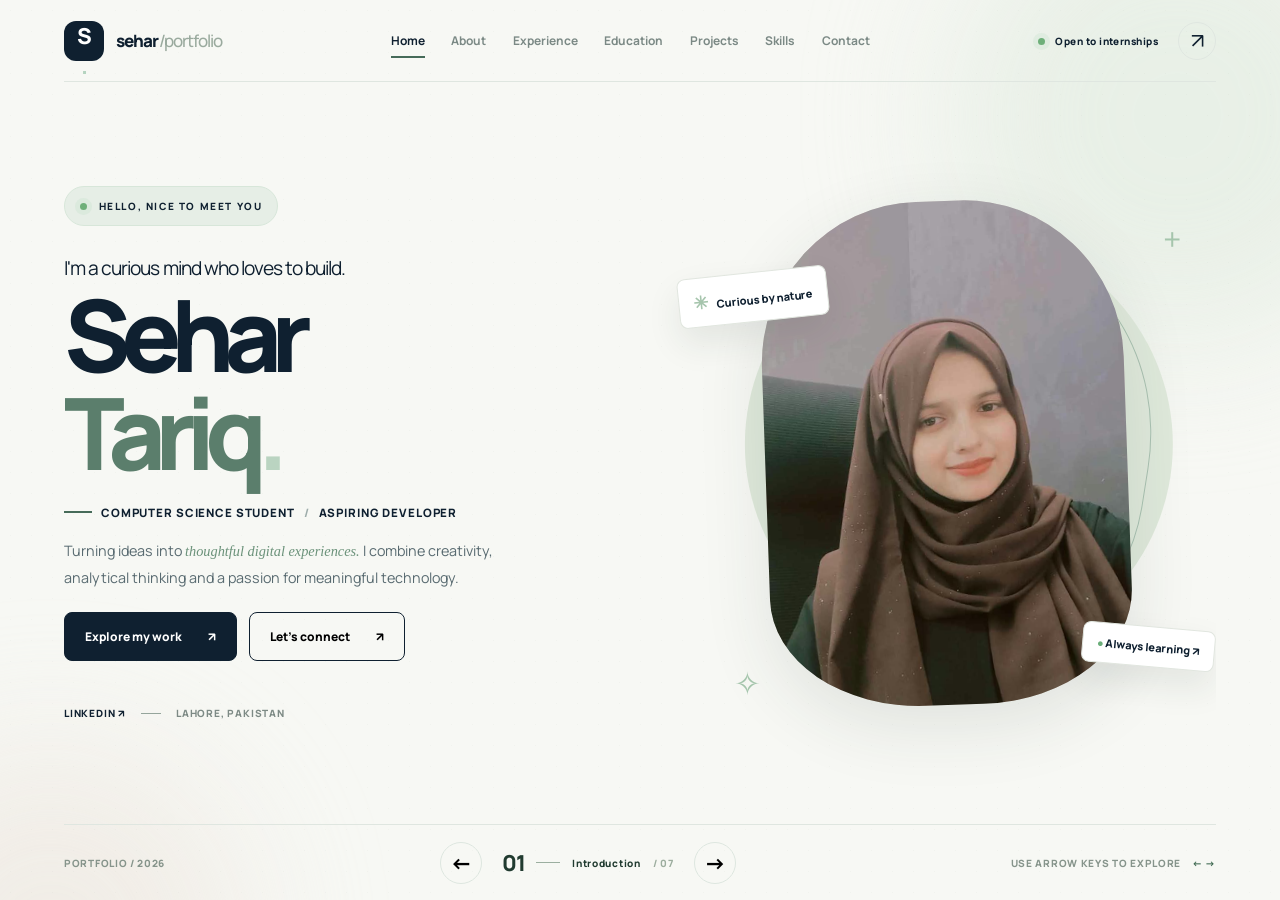
==== index.html @ 3dfa9601 "Add Website 2 - No Scroll CV" ====
<!doctype html>
<html lang="en"><head><meta charset="UTF-8"><meta name="viewport" content="width=device-width,initial-scale=1,viewport-fit=cover"><meta name="theme-color" content="#f5f6f1"><meta name="description" content="Sehar Tariq — interactive no-scroll CV portfolio, featuring experience, education and three academic projects."><title>Sehar Tariq · Interactive CV</title><link rel="preconnect" href="https://fonts.googleapis.com"><link rel="preconnect" href="https://fonts.gstatic.com" crossorigin><link href="https://fonts.googleapis.com/css2?family=DM+Sans:wght@400;500;600;700&family=Manrope:wght@400;500;600;700;800&display=swap" rel="stylesheet"><link rel="stylesheet" href="styles.css"><script defer src="script.js"></script></head>
<body>
<div class="background-art" aria-hidden="true"><div class="halo halo-a"></div><div class="halo halo-b"></div><div class="grid-texture"></div></div>
<div class="app" id="app">
 <header class="topbar"><a class="brand" href="#home" data-go="home" aria-label="Home"><span class="brand-icon">S<span>.</span></span><span>sehar<span class="soft">/portfolio</span></span></a><nav class="topnav" aria-label="Portfolio navigation"><button data-go="home">Home</button><button data-go="about">About</button><button data-go="experience">Experience</button><button data-go="education">Education</button><button data-go="projects">Projects</button><button data-go="skills">Skills</button><button data-go="contact">Contact</button></nav><div class="header-right"><span class="open-tag"><span class="live-dot"></span> Open to internships</span><a href="mailto:tariqtabbasum47@gmail.com" class="mail-icon" aria-label="Email Sehar">↗</a></div></header>
 <main class="stage" id="stage" aria-live="polite">
  <section class="slide home-slide is-active" id="home" data-label="Introduction" aria-labelledby="home-title"><div class="home-copy"><div class="eyebrow"><span class="live-dot"></span> HELLO, NICE TO MEET YOU</div><p class="greeting">I'm a curious mind who loves to build.</p><h1 id="home-title">Sehar<br><span>Tariq<i>.</i></span></h1><p class="role"><span class="role-bar"></span> COMPUTER SCIENCE STUDENT <span class="slash">/</span> ASPIRING DEVELOPER</p><p class="description">Turning ideas into <em>thoughtful digital experiences.</em> I combine creativity, analytical thinking and a passion for meaningful technology.</p><div class="actions"><button class="primary-btn" data-go="projects">Explore my work <span>↗</span></button><button class="secondary-btn" data-go="contact">Let's connect <span>↗</span></button></div><div class="social-note"><a href="https://www.linkedin.com/in/sehar-tariq-a6a787418/" target="_blank" rel="noopener noreferrer">LINKEDIN ↗</a><span class="shortline"></span><span>LAHORE, PAKISTAN</span></div></div><div class="portrait-area"><div class="portrait-ring"></div><div class="portrait-shadow"></div><div class="portrait"><img src="assets/sehar-portrait.png" alt="Sehar Tariq portrait"></div><div class="sticker sticker-one"><span>✳</span> Curious by nature</div><div class="sticker sticker-two"><span>●</span> Always learning ↗</div><div class="spark spark-one">+</div><div class="spark spark-two">✧</div></div></section>
  <section class="slide standard-slide" id="about" data-label="About me"><div class="section-intro"><span class="kicker">01 / THE PERSON BEHIND THE CODE</span><h2>A little about <em>me.</em></h2><p>Curious about what technology can make possible.</p></div><div class="about-grid"><div class="statement-card"><span class="asterisk">✳</span><p>Creative mind.<br><span>Analytical thinking.</span><br>Always evolving.</p><div class="small-print">LEARN · BUILD · IMPROVE</div></div><div class="about-detail"><div class="text-stack"><p>I'm a motivated <strong>BS Computer Science student</strong> at <strong>Qarshi University, Lahore</strong>, interested in software development, intuitive interfaces and real-world problem solving.</p><p>Alongside academic projects, I've gained experience in research, lead generation, remote administration and customer support — skills that shape how I communicate, collaborate and work.</p></div><div class="stats"><div><strong>03<span>+</span></strong><small>WORK ROLES</small></div><div><strong>03</strong><small>PROJECTS</small></div><div><strong>∞</strong><small>CURIOSITY</small></div></div></div></div></section>
  <section class="slide standard-slide" id="experience" data-label="Experience"><div class="section-intro"><span class="kicker">02 / PROFESSIONAL JOURNEY</span><h2>Experience that <em>shaped me.</em></h2><p>Three roles. One constant: always learning and delivering.</p></div><div class="experience-grid"><article class="experience-card"><div class="exp-top"><span class="exp-number">01</span><span class="exp-time">3 MONTHS</span></div><div class="exp-icon">↗</div><small>INTERNSHIP</small><h3>Lead Generation &amp; Research Intern</h3><div class="company">Elite Technology</div><p>Conducted online research, identified business prospects, organized lead data and supported outreach initiatives.</p><div class="pills"><span>Research</span><span>Lead generation</span></div></article><article class="experience-card"><div class="exp-top"><span class="exp-number">02</span><span class="exp-time">6 MONTHS</span></div><div class="exp-icon">⌁</div><small>REMOTE POSITION</small><h3>Remote Administrative Support</h3><div class="company">Shan and Aan · Dubai-based real estate company</div><p>Assisted with administrative responsibilities, maintained records and worked effectively in a remote team environment.</p><div class="pills"><span>Administration</span><span>Remote work</span></div></article><article class="experience-card"><div class="exp-top"><span class="exp-number">03</span><span class="exp-time">4 MONTHS</span></div><div class="exp-icon">✳</div><small>CUSTOMER SUPPORT</small><h3>Chat Support Experience</h3><div class="company">Auraluxe</div><p>Handled customer inquiries through chat with patience, clear communication and practical problem-solving.</p><div class="pills"><span>Communication</span><span>Problem solving</span></div></article></div></section>
  <section class="slide standard-slide" id="education" data-label="Education"><div class="section-intro"><span class="kicker">03 / ACADEMIC FOUNDATION</span><h2>Learning by <em>doing.</em></h2><p>Building a strong foundation, one chapter and one project at a time.</p></div><div class="edu-layout"><div class="edu-feature"><div class="edu-visual-mark">{ code }</div><span class="edu-status"><span class="live-dot"></span> CURRENT STUDIES</span><h3>BS Computer Science</h3><p>Qarshi University, Lahore</p><div class="edu-feature-bottom">FOCUS: SOFTWARE · RESEARCH · DEVELOPMENT</div></div><div class="edu-side"><article class="edu-mini"><span>02 / INTERMEDIATE</span><div><h3>FSc</h3><p>Aspire Group of Colleges</p></div><span class="arrow">↗</span></article><article class="edu-mini"><span>03 / SECONDARY</span><div><h3>Matriculation (Science)</h3><p>Government School</p></div><span class="arrow">↗</span></article><div class="edu-quote">“The best way to learn is to <em>create something.</em>” <span>✳</span></div></div></div></section>
  <section class="slide standard-slide" id="projects" data-label="Projects"><div class="section-intro projects-heading"><div><span class="kicker">04 / SELECTED WORK</span><h2>Things I've <em>built.</em></h2><p>Academic projects driven by curiosity and practical thinking.</p></div><div class="project-switch" role="group" aria-label="Select project"><button class="project-dot active" data-project="0" aria-label="Library Management System" aria-pressed="true">01</button><button class="project-dot" data-project="1" aria-label="University Complaint Management System" aria-pressed="false">02</button><button class="project-dot" data-project="2" aria-label="Movie Recommendation System" aria-pressed="false">03</button></div></div><div class="project-shell"><div class="project-preview" id="project-preview"><div class="mock-app" id="project-mock"></div></div><div class="project-copy"><span class="project-label" id="project-label">01 / ACADEMIC PROJECT</span><h3 id="project-title">Library<br>Management System</h3><p id="project-summary">A desktop application exploring book management and library workflows.</p><div class="pills" id="project-tags"><span>Java</span><span>Desktop application</span></div><div class="project-controls"><button class="circle-btn" id="project-prev" aria-label="Previous project">←</button><span id="project-counter">01 / 03</span><button class="circle-btn" id="project-next" aria-label="Next project">→</button></div><small class="disclaimer">Visual concept previews · not actual application screenshots.</small></div></div></section>
  <section class="slide standard-slide" id="skills" data-label="Skills"><div class="section-intro"><span class="kicker">05 / MY TOOLKIT</span><h2>Skills that help me <em>create.</em></h2><p>A growing set of tools, strengths and communication skills.</p></div><div class="skills-layout"><article class="skill-panel"><span class="skill-index">01</span><div class="skill-symbol">&lt;/&gt;</div><h3>Technical toolkit</h3><div class="pill-group"><span>C++ Programming</span><span>Java Programming</span><span>Python Fundamentals</span><span>Web Development Basics</span><span>Microsoft Office</span></div></article><article class="skill-panel"><span class="skill-index">02</span><div class="skill-symbol">✳</div><h3>Core strengths</h3><div class="pill-group"><span>Problem Solving</span><span>Research</span><span>Lead Generation</span><span>Communication</span><span>Creative Thinking</span><span>Organization</span></div></article><article class="skill-panel"><span class="skill-index">03</span><div class="skill-symbol">あ</div><h3>Languages</h3><div class="language"><span>English</span><small>Working proficiency</small></div><div class="language"><span>Urdu</span><small>Native</small></div></article></div></section>
  <section class="slide contact-slide" id="contact" data-label="Contact"><div class="contact-content"><div class="eyebrow"><span class="live-dot"></span> OPEN TO INTERNSHIPS &amp; COLLABORATION</div><span class="kicker">06 / LET'S CONNECT</span><h2>Have something<br><em>in mind?</em></h2><p>I'm interested in learning opportunities, internships and meaningful software projects. I'd love to hear from you.</p><a class="email-link" href="mailto:tariqtabbasum47@gmail.com">tariqtabbasum47@gmail.com <span>↗</span></a><div class="contact-actions"><a href="https://www.linkedin.com/in/sehar-tariq-a6a787418/" target="_blank" rel="noopener noreferrer">LINKEDIN ↗</a><a href="mailto:tariqtabbasum47@gmail.com">SEND AN EMAIL ↗</a></div></div><div class="contact-watermark" aria-hidden="true">S.</div></section>
 </main>
 <footer class="bottombar"><span class="folio">PORTFOLIO / 2026</span><div class="pager"><button id="prev-slide" aria-label="Previous section">←</button><div class="page-label"><span id="page-current">01</span><span class="dash"></span><span id="page-name">Introduction</span><span class="page-total">/ 07</span></div><button id="next-slide" aria-label="Next section">→</button></div><span class="footer-hint">USE ARROW KEYS TO EXPLORE <span>← →</span></span></footer>
 <nav class="mobile-dock" aria-label="Mobile navigation"><button data-go="home">Home</button><button data-go="experience">Work</button><button data-go="projects">Projects</button><button data-go="skills">Skills</button><button data-go="contact">Contact</button></nav>
</div></body></html>
---- styles.css ----
:root{--ink:#0f2030;--muted:#677480;--sage:#c7ddcc;--accent:#466b59;--cream:#f7f8f4;--line:#dfe6e0;--sans:Manrope,'DM Sans',sans-serif}*{box-sizing:border-box}html,body{height:100%;height:100dvh;margin:0;overflow:hidden}body{font-family:var(--sans);color:var(--ink);background:var(--cream);-webkit-font-smoothing:antialiased}button,a{-webkit-tap-highlight-color:transparent}button{font:inherit;cursor:pointer}a{color:inherit;text-decoration:none}button:focus-visible,a:focus-visible{outline:3px solid #8da997;outline-offset:4px} .background-art{position:fixed;inset:0;z-index:-1;overflow:hidden;pointer-events:none}.halo{position:absolute;border-radius:50%;filter:blur(70px);opacity:.55}.halo-a{width:36vw;height:36vw;background:#dde9dc;right:-10vw;top:-9vw}.halo-b{width:30vw;height:30vw;background:#ece4dc;left:-11vw;bottom:-18vw}.grid-texture{position:absolute;inset:0;background-image:radial-gradient(#8fa29420 .7px,transparent .7px);background-size:21px 21px;opacity:.45}.app{height:100dvh;display:grid;grid-template-rows:82px minmax(0,1fr) 76px;max-width:1700px;margin:auto;padding:0 clamp(22px,5vw,88px)}.topbar,.bottombar{display:flex;align-items:center;justify-content:space-between;position:relative;z-index:8}.topbar{border-bottom:1px solid var(--line);gap:20px}.brand{display:flex;align-items:center;gap:12px;font-weight:800;font-size:17px;letter-spacing:-.9px;white-space:nowrap}.brand-icon{display:grid;place-items:center;width:40px;height:40px;border-radius:12px;background:var(--ink);color:white;font-size:22px}.brand-icon span{color:#b5d4c0}.soft{color:#9aaa9e;font-weight:500}.topnav{display:flex;align-items:center;gap:clamp(6px,1.6vw,26px)}.topnav button{border:0;background:none;color:#7b8985;font-size:12px;font-weight:700;padding:11px 3px;position:relative}.topnav button:after{content:'';position:absolute;height:2px;bottom:2px;left:3px;right:3px;background:var(--accent);transform:scaleX(0);transition:transform .3s}.topnav button.active{color:var(--ink)}.topnav button.active:after{transform:scaleX(1)}.header-right{display:flex;align-items:center;gap:20px}.open-tag{font-size:10px;font-weight:800;letter-spacing:.045em;white-space:nowrap}.live-dot{display:inline-block;width:7px;height:7px;border-radius:50%;background:#6eaf79;box-shadow:0 0 0 5px #79c08a18;margin-right:8px;animation:pulse 2.3s infinite}.mail-icon{width:38px;height:38px;display:grid;place-items:center;border:1px solid var(--line);border-radius:50%;font-size:21px}.stage{position:relative;min-height:0;overflow:hidden}.slide{position:absolute;inset:0;opacity:0;visibility:hidden;transform:translateY(14px) scale(.99);transition:opacity .45s ease,transform .55s cubic-bezier(.2,.8,.3,1),visibility .45s;display:flex;min-height:0;pointer-events:none}.slide.is-active{visibility:visible;opacity:1;transform:none;pointer-events:auto}.home-slide{align-items:center;justify-content:space-between;gap:4%;padding:15px 3% 15px 0}.home-copy{width:55%;min-width:0;position:relative;z-index:2}.eyebrow,.kicker{font-weight:800;font-size:10px;letter-spacing:.16em}.eyebrow{display:inline-block;background:#e6eee6;border:1px solid #d7e6d9;border-radius:100px;padding:12px 15px}.greeting{font-size:clamp(15px,1.5vw,23px);margin:clamp(17px,2.3vw,32px) 0 0;letter-spacing:-.05em}.home-slide h1{font-size:clamp(64px,7.8vw,132px);line-height:.98;letter-spacing:-.105em;margin:5px 0 23px;font-weight:800}.home-slide h1>span{color:#5b7e6c}.home-slide h1 i{font-style:normal;color:#bad4c1}.role{font-size:clamp(9px,.9vw,12px);font-weight:800;letter-spacing:.075em;display:flex;align-items:center;gap:9px}.role-bar{height:2px;width:28px;background:var(--accent)}.slash{color:#9dacaa}.description{color:#586a70;font-size:clamp(12px,1.12vw,17px);line-height:1.8;max-width:490px;margin:18px 0 22px}.description em,.section-intro h2 em,.contact-content h2 em{font-family:Georgia,serif;color:#6b927a;font-weight:400}.actions{display:flex;gap:12px;flex-wrap:wrap}.primary-btn,.secondary-btn{border:1px solid var(--ink);padding:15px 20px;border-radius:8px;font-size:12px;font-weight:800;display:flex;align-items:center;justify-content:space-between;gap:26px;transition:transform .2s,background .2s}.primary-btn{background:var(--ink);color:white}.secondary-btn{background:transparent}.primary-btn:hover,.secondary-btn:hover{transform:translateY(-3px)}.social-note{display:flex;align-items:center;gap:15px;font-size:10px;font-weight:800;letter-spacing:.08em;margin-top:clamp(19px,3.5vw,53px);color:#7d8a85}.social-note a{color:var(--ink)}.shortline{width:20px;height:1px;background:#95a59c}.portrait-area{width:43%;height:min(77%,640px);position:relative;display:flex;align-items:center;justify-content:center}.portrait-ring{position:absolute;width:91%;aspect-ratio:1;border-radius:50%;background:#dfe9db;transform:translate(3%,-2%)}.portrait-shadow{position:absolute;width:78%;height:76%;border:1px solid #a9c1b1;border-radius:48% 48% 43% 43%;transform:rotate(9deg) translate(5%,-2%)}.portrait{height:92%;width:77%;overflow:hidden;border-radius:44% 44% 42% 42% / 32% 32% 22% 22%;position:relative;box-shadow:0 21px 70px #25392d1c;background:#dcd9d2;transform:rotate(-2deg)}.portrait img{width:100%;height:100%;object-fit:cover;object-position:center 27%;transform:scale(1.12)}.sticker{position:absolute;z-index:2;background:white;border:1px solid #e1e6df;padding:12px 14px;border-radius:8px;box-shadow:0 16px 35px #23382918;font-size:11px;font-weight:800;white-space:nowrap}.sticker-one{top:17%;left:-7%;transform:rotate(-6deg)}.sticker-one span{color:#a6c5ad;font-size:18px;margin-right:6px}.sticker-two{bottom:11%;right:-7%;transform:rotate(5deg)}.sticker-two span{color:#6bae7a}.spark{position:absolute;font-size:32px;color:#a5c5ac}.spark-one{right:0;top:7%}.spark-two{bottom:4%;left:5%}.standard-slide{flex-direction:column;justify-content:center;padding:clamp(15px,2.2vw,34px) 0;gap:clamp(19px,3vh,38px)}.section-intro .kicker{color:#4b765b}.section-intro h2{font-size:clamp(36px,4vw,65px);letter-spacing:-.075em;line-height:1.08;margin:9px 0 8px}.section-intro>p,.section-intro>div>p{color:#7d8b8b;font-size:clamp(11px,1vw,14px);margin:0;line-height:1.6}.about-grid{display:grid;grid-template-columns:1fr 1fr;gap:24px;min-height:0;height:56%;max-height:430px}.statement-card{background:#d9e7da;border-radius:15px;padding:clamp(22px,3vw,48px);position:relative;display:flex;flex-direction:column;justify-content:center;overflow:hidden}.asterisk{position:absolute;top:8px;right:28px;color:#b4d0b8;font-size:clamp(80px,11vw,170px)}.statement-card p{font-size:clamp(22px,2.7vw,44px);line-height:1.3;letter-spacing:-.07em;font-weight:800;position:relative}.statement-card p span{color:#679275}.small-print{font-size:10px;font-weight:800;letter-spacing:.13em}.about-detail{background:#fff;border:1px solid var(--line);border-radius:15px;padding:clamp(21px,3vw,44px);display:flex;flex-direction:column;justify-content:space-between;gap:16px}.text-stack p{font-size:clamp(12px,1.05vw,16px);color:#67757b;line-height:1.8;margin:0 0 13px}.text-stack strong{color:var(--ink)}.stats{display:grid;grid-template-columns:repeat(3,1fr);gap:12px;border-top:1px solid var(--line);padding-top:19px}.stats strong{font-size:clamp(27px,3.6vw,51px);letter-spacing:-.09em;display:block}.stats strong span{color:#81a38a}.stats small{color:#82908b;font-size:9px;letter-spacing:.06em;font-weight:800}.experience-grid,.skills-layout{display:grid;grid-template-columns:repeat(3,minmax(0,1fr));gap:clamp(12px,1.7vw,25px);min-height:0;height:62%;max-height:460px}.experience-card,.skill-panel{border-radius:13px;border:1px solid #dfe6df;background:#fff;min-width:0;padding:clamp(18px,2.1vw,32px);display:flex;flex-direction:column;position:relative}.experience-card:nth-child(2){background:#e7efe8}.exp-top{display:flex;justify-content:space-between;align-items:center}.exp-number{font-size:11px;color:#8b9d92}.exp-time{font-size:10px;background:#e6eee7;padding:8px 10px;border-radius:4px;font-weight:800;white-space:nowrap}.experience-card:nth-child(2) .exp-time{background:#d2e2d5}.exp-icon{width:46px;height:46px;border:1px solid #dce8e0;border-radius:10px;display:grid;place-items:center;font-size:23px;margin:clamp(12px,2vh,28px) 0 12px}.experience-card small{font-size:9px;color:#6d9577;letter-spacing:.12em;font-weight:800}.experience-card h3{font-size:clamp(17px,1.65vw,25px);letter-spacing:-.04em;line-height:1.3;margin:8px 0}.company{color:#62836d;font-size:clamp(10px,.9vw,13px);font-weight:800;min-height:31px}.experience-card p{font-size:clamp(11px,.97vw,14px);line-height:1.7;color:#6c787d;margin:12px 0 auto}.pills{display:flex;gap:7px;flex-wrap:wrap;padding-top:13px}.pills span,.pill-group span{font-size:10px;padding:8px 10px;border:1px solid #e0e8e0;border-radius:6px;background:#f7faf6;color:#5e7868;font-weight:700}.edu-layout{display:grid;grid-template-columns:1.2fr 1fr;gap:22px;min-height:0;height:61%;max-height:460px}.edu-feature{background:#dce9de;border-radius:14px;padding:clamp(25px,3vw,43px);display:flex;flex-direction:column;justify-content:end;position:relative;overflow:hidden}.edu-visual-mark{position:absolute;font-size:clamp(85px,12vw,190px);font-weight:800;letter-spacing:-.15em;color:#c5dcc9;right:1%;top:5%;white-space:nowrap}.edu-status{font-size:10px;font-weight:800;letter-spacing:.12em;z-index:1}.edu-feature h3{font-size:clamp(28px,3.6vw,55px);line-height:1.1;letter-spacing:-.08em;margin:20px 0 9px;z-index:1}.edu-feature p{font-size:16px;color:#50735d;z-index:1}.edu-feature-bottom{border-top:1px solid #b8d0bc;padding-top:18px;font-size:10px;font-weight:800;letter-spacing:.09em;margin-top:25px;z-index:1}.edu-side{display:grid;grid-template-rows:1fr 1fr .78fr;gap:13px;min-height:0}.edu-mini{background:#fff;border:1px solid var(--line);border-radius:12px;padding:clamp(15px,1.6vw,23px);position:relative;display:flex;flex-direction:column;justify-content:space-between}.edu-mini>span:first-child{font-size:10px;color:#81a08c;font-weight:800;letter-spacing:.09em}.edu-mini h3{font-size:clamp(17px,1.6vw,24px);margin:0 0 6px;letter-spacing:-.04em}.edu-mini p{margin:0;font-size:12px;color:#7a8986}.edu-mini .arrow{position:absolute;right:22px;bottom:23px;font-size:20px}.edu-quote{border:1px solid #dbe5dc;border-radius:12px;padding:16px 23px;color:#627366;font-size:clamp(13px,1.2vw,19px);font-weight:700;display:flex;align-items:center;justify-content:space-between;gap:12px}.edu-quote em{color:#47795b;font-family:Georgia,serif}.edu-quote span{font-size:30px;color:#a5cbb1}.projects-heading{display:flex;justify-content:space-between;align-items:end;gap:20px}.project-switch{display:flex;gap:8px}.project-dot{border:1px solid #d4e3d5;width:42px;height:42px;border-radius:50%;background:#fff;color:#879a89;font-size:11px;font-weight:800}.project-dot.active{background:#18312a;color:#fff;border-color:#18312a}.project-shell{display:grid;grid-template-columns:1.13fr .87fr;gap:0;background:#fff;border:1px solid var(--line);border-radius:15px;min-height:0;height:61%;max-height:465px;overflow:hidden}.project-preview{background:#d6e5db;position:relative;padding:clamp(18px,3vw,47px);display:flex;align-items:center;justify-content:center;overflow:hidden;transition:background .3s}.project-preview:before{content:'';position:absolute;width:85%;aspect-ratio:1;border:1px solid #ffffff65;border-radius:50%}.mock-app{width:100%;height:93%;max-height:340px;border:1px solid #c8d8c8;border-radius:11px;background:#fff;box-shadow:0 25px 45px #1d3c2c20;overflow:hidden;z-index:1;transform:rotate(-2deg);transition:transform .4s}.mock-head{height:17%;min-height:30px;background:#f7faf7;border-bottom:1px solid #e6ece7;display:flex;align-items:center;justify-content:space-between;padding:0 5%;font-size:clamp(9px,1vw,13px);font-weight:800}.mock-head span:last-child{color:#819d85;font-size:11px}.mock-inner{padding:5%}.mock-title{font-size:clamp(17px,2vw,31px);font-weight:800;letter-spacing:-.06em;margin-bottom:5%}.mock-metrics{display:grid;grid-template-columns:repeat(3,1fr);gap:3%;margin-bottom:6%}.mock-metrics div{border:1px solid #e4eae4;border-radius:7px;padding:9%;font-size:clamp(7px,.65vw,10px);color:#879a8c}.mock-metrics strong{display:block;font-size:clamp(16px,2vw,28px);color:#223a30;margin-top:7px}.mock-row{display:flex;align-items:center;justify-content:space-between;border-bottom:1px solid #eef1ef;padding:3% 0;font-size:clamp(8px,.8vw,12px);color:#5e7465}.mock-row b{font-weight:700}.mock-row span{color:#779b7b}.project-copy{padding:clamp(24px,3.4vw,52px);display:flex;flex-direction:column;justify-content:center;min-height:0}.project-label{color:#73937e;font-size:10px;font-weight:800;letter-spacing:.12em}.project-copy h3{font-size:clamp(23px,3.1vw,48px);line-height:1.17;letter-spacing:-.07em;margin:13px 0}.project-copy>p{color:#72817e;font-size:clamp(11px,1.05vw,15px);line-height:1.75;margin:0;max-width:450px}.project-controls{display:flex;gap:17px;align-items:center;margin-top:auto;padding-top:14px}.circle-btn{height:36px;width:36px;border:1px solid #d6e1d8;border-radius:50%;background:#fff;font-size:19px}.project-controls>span{font-size:11px;letter-spacing:.1em;font-weight:800;color:#769282}.disclaimer{font-size:9px;color:#9da9a1;margin-top:16px}.skill-index{font-size:11px;font-weight:800;color:#94a69a;align-self:end}.skill-symbol{font-size:clamp(30px,3.4vw,52px);color:#8caf96;margin:clamp(13px,3vh,35px) 0}.skill-panel h3{font-size:clamp(20px,1.9vw,29px);letter-spacing:-.05em;margin:0 0 16px}.pill-group{display:flex;gap:8px;flex-wrap:wrap;align-content:flex-start}.pill-group span{font-size:clamp(9px,.85vw,12px)}.skill-panel:nth-child(2){background:#e5efe7}.language{display:flex;justify-content:space-between;border-bottom:1px solid #e3e9e3;padding:13px 0;align-items:center;gap:10px;font-size:13px;font-weight:800}.language small{font-size:10px;font-weight:600;color:#83948a}.contact-slide{align-items:center;overflow:hidden}.contact-content{position:relative;z-index:2;max-width:850px}.contact-content .kicker{display:block;margin-top:28px;color:#52795d}.contact-content h2{font-size:clamp(55px,7.6vw,120px);line-height:1.04;letter-spacing:-.09em;margin:12px 0 21px}.contact-content>p{font-size:clamp(12px,1.24vw,18px);color:#697a7a;line-height:1.7;max-width:520px}.email-link{display:inline-flex;gap:22px;align-items:center;font-size:clamp(19px,2.6vw,37px);font-weight:800;letter-spacing:-.04em;border-bottom:2px solid #779e84;padding-bottom:10px;margin-top:clamp(15px,3vh,28px)}.email-link span{color:#6c9e7b}.contact-actions{display:flex;gap:28px;margin-top:28px;font-size:11px;font-weight:800;letter-spacing:.08em}.contact-watermark{position:absolute;right:0;bottom:-20%;font-size:clamp(300px,42vw,690px);font-weight:800;color:#e4ece4;letter-spacing:-.17em;pointer-events:none}.bottombar{border-top:1px solid var(--line);font-size:10px;letter-spacing:.07em;color:#86948b;font-weight:800}.pager{display:flex;align-items:center;gap:20px;color:#213b30}.pager button{width:42px;height:42px;border:1px solid #dde6df;border-radius:50%;background:transparent;font-size:22px}.page-label{display:flex;align-items:center;gap:12px;white-space:nowrap}.page-label #page-current{font-size:22px;letter-spacing:-.07em}.dash{height:1px;width:24px;background:#9cafa0}.page-total{color:#9cad9e}.footer-hint span{color:#3f6951;margin-left:8px}.mobile-dock{display:none}@keyframes pulse{50%{box-shadow:0 0 0 9px #79c08a0a}}@media(max-width:1100px){.app{padding:0 32px;grid-template-rows:66px minmax(0,1fr) 61px}.topnav{gap:9px}.topnav button{font-size:10px}.open-tag{display:none}.home-slide h1{font-size:clamp(68px,8.6vw,110px)}.description{line-height:1.65}.experience-card{padding:17px}.exp-icon{margin:12px 0 9px}.experience-card p{line-height:1.5}.company{min-height:23px}.about-grid{height:66%}.experience-grid,.skills-layout{height:70%}.project-shell{height:70%}}@media(max-width:740px){.app{padding:0 16px;grid-template-rows:58px minmax(0,1fr) 56px 61px}.topnav{display:none}.topbar{gap:12px}.brand{font-size:14px}.brand-icon{width:35px;height:35px}.header-right{margin-left:auto}.bottombar{justify-content:center}.folio,.footer-hint{display:none}.mobile-dock{display:grid;grid-template-columns:repeat(5,1fr);align-items:center;border-top:1px solid var(--line);gap:3px}.mobile-dock button{border:0;background:transparent;font-size:10px;font-weight:800;color:#8da196;padding:12px 1px}.mobile-dock button.active{color:#214735;background:#e2eee4;border-radius:8px}.home-slide{padding:8px 0 10px;flex-direction:column-reverse;justify-content:center;align-items:center;gap:0}.portrait-area{width:100%;height:38%;max-height:310px;flex-shrink:0}.portrait{height:94%;width:min(50%,210px)}.portrait-ring{width:min(55%,230px)}.portrait-shadow{width:min(47%,210px);height:90%}.sticker{font-size:8px;padding:7px 9px}.sticker-one{left:17%;top:20%}.sticker-two{right:12%;bottom:13%}.spark{font-size:18px}.home-copy{width:100%;text-align:center;display:flex;flex-direction:column;align-items:center;min-height:0}.eyebrow{font-size:8px;padding:8px 11px}.greeting{font-size:13px;margin:9px 0 0}.home-slide h1{font-size:clamp(51px,11vh,83px);margin:3px 0 7px;line-height:.92}.home-slide h1 br{display:none}.home-slide h1 br:after{content:' '}.home-slide h1>span:before{content:' '}.role{font-size:8px;justify-content:center;flex-wrap:wrap}.role-bar{width:12px}.description{font-size:clamp(10px,1.5vh,13px);line-height:1.5;margin:8px 0 10px;max-width:430px}.actions{justify-content:center}.primary-btn,.secondary-btn{font-size:10px;padding:10px 12px;gap:12px}.social-note{margin-top:10px;font-size:8px}.standard-slide{justify-content:center;gap:13px;padding:10px 0}.section-intro h2{font-size:clamp(29px,6vw,42px);margin:4px 0}.section-intro .kicker{font-size:8px}.section-intro p{font-size:10px}.about-grid{grid-template-columns:1fr;gap:9px;height:auto;max-height:none}.statement-card{min-height:110px;padding:13px 20px}.statement-card p{font-size:clamp(18px,4vw,28px);margin:0}.asterisk{font-size:78px}.small-print{font-size:7px;margin-top:8px}.about-detail{padding:14px;gap:5px}.text-stack p{font-size:clamp(10px,1.5vh,13px);line-height:1.5;margin-bottom:5px}.stats{padding-top:8px}.stats strong{font-size:29px}.stats small{font-size:7px}.experience-grid{grid-template-columns:1fr;grid-template-rows:repeat(3,minmax(0,1fr));height:min(76%,530px);max-height:none;gap:7px}.experience-card{padding:10px 13px;display:grid;grid-template-columns:minmax(0,1fr) auto;grid-template-rows:auto auto auto auto;column-gap:8px}.exp-top{grid-column:1/3}.exp-number,.exp-time{font-size:8px}.exp-time{padding:3px 6px}.exp-icon{display:none}.experience-card small{font-size:8px;margin-top:1px}.experience-card h3{font-size:clamp(13px,2.4vh,18px);margin:1px 0}.company{min-height:0;font-size:9px;grid-column:1/3}.experience-card p{font-size:clamp(9px,1.45vh,11px);line-height:1.35;margin:3px 0;grid-column:1/3}.experience-card .pills{display:none}.edu-layout{grid-template-columns:1fr;gap:8px;height:75%;max-height:none;grid-template-rows:1fr 1fr}.edu-feature{padding:20px}.edu-visual-mark{font-size:90px}.edu-feature h3{font-size:28px;margin:10px 0 4px}.edu-feature p{font-size:12px;margin:0}.edu-feature-bottom{margin-top:12px;padding-top:9px;font-size:8px}.edu-side{grid-template-rows:1fr 1fr;gap:7px}.edu-mini{padding:10px 15px}.edu-mini h3{font-size:17px}.edu-mini p{font-size:10px}.edu-mini>span:first-child{font-size:8px}.edu-mini .arrow{font-size:14px;right:14px;bottom:13px}.edu-quote{display:none}.projects-heading{align-items:center}.project-dot{height:31px;width:31px;font-size:9px}.project-switch{gap:4px}.project-shell{grid-template-columns:1fr;grid-template-rows:44% 56%;height:min(77%,550px);max-height:none}.project-preview{padding:13px}.mock-app{height:100%;width:88%;max-width:390px;transform:rotate(-1deg)}.mock-head{font-size:10px}.mock-title{font-size:18px;margin-bottom:5px}.mock-metrics strong{font-size:16px}.project-copy{padding:13px 19px}.project-label{font-size:8px}.project-copy h3{font-size:clamp(19px,3.1vh,28px);margin:5px 0}.project-copy h3 br{display:none}.project-copy>p{font-size:clamp(9px,1.4vh,12px);line-height:1.4}.project-copy .pills{padding-top:6px}.pills span{font-size:8px;padding:5px 6px}.project-controls{padding-top:5px;gap:12px}.circle-btn{height:28px;width:28px;font-size:16px}.disclaimer{font-size:7px;margin-top:6px}.skills-layout{grid-template-columns:1fr;grid-template-rows:repeat(3,minmax(0,1fr));height:min(76%,510px);max-height:none;gap:8px}.skill-panel{padding:11px 15px;display:block}.skill-index{position:absolute;right:13px;top:12px;font-size:8px}.skill-symbol{font-size:23px;float:left;margin:0 13px 2px 0}.skill-panel h3{font-size:17px;margin:3px 0 10px}.pill-group{gap:5px}.pill-group span{font-size:9px;padding:5px 7px}.language{padding:6px 0;font-size:10px}.language small{font-size:9px}.contact-slide{justify-content:center}.contact-content .kicker{margin-top:24px}.contact-content h2{font-size:clamp(47px,10vw,78px)}.contact-content>p{font-size:12px}.email-link{font-size:clamp(17px,5vw,29px);gap:8px;overflow-wrap:anywhere}.contact-watermark{font-size:280px;right:14px;bottom:8%;opacity:.8}.contact-actions{font-size:9px;gap:20px}.pager{gap:14px}.pager button{height:34px;width:34px}.page-label #page-current{font-size:18px}}@media(max-height:680px) and (min-width:741px){.app{grid-template-rows:57px minmax(0,1fr) 48px}.standard-slide{gap:12px;padding:8px 0}.section-intro h2{font-size:clamp(29px,3.6vw,51px)}.section-intro p{font-size:10px}.experience-grid,.skills-layout,.project-shell,.edu-layout,.about-grid{height:72%}.experience-card p{line-height:1.4;font-size:11px}.experience-card .pills{display:none}.home-slide h1{font-size:clamp(50px,7vw,100px);margin:4px 0 12px}.greeting{margin:5px 0}.description{margin:9px 0 12px}.social-note{margin-top:13px}}@media(max-height:680px) and (max-width:740px){.app{grid-template-rows:45px minmax(0,1fr) 40px 48px}.brand-icon{height:29px;width:29px}.brand{font-size:12px}.topbar .mail-icon{height:29px;width:29px}.portrait-area{height:29%}.home-slide h1{font-size:clamp(42px,10vh,62px)}.greeting{font-size:11px}.description{font-size:10px;margin:4px 0}.eyebrow{padding:5px 8px}.social-note{margin-top:6px}.section-intro h2{font-size:27px}.standard-slide{gap:7px;padding:6px 0}.experience-grid,.skills-layout,.project-shell,.edu-layout{height:78%}.experience-card{padding:7px 11px}.experience-card p{font-size:9px}.about-grid{gap:5px}.statement-card{min-height:80px}.statement-card p{font-size:18px}.text-stack p{font-size:10px}.mobile-dock button{padding:8px}.contact-content h2{font-size:47px}}@media(prefers-reduced-motion:reduce){*,*:before,*:after{animation-duration:.01ms!important;transition-duration:.01ms!important;scroll-behavior:auto!important}}
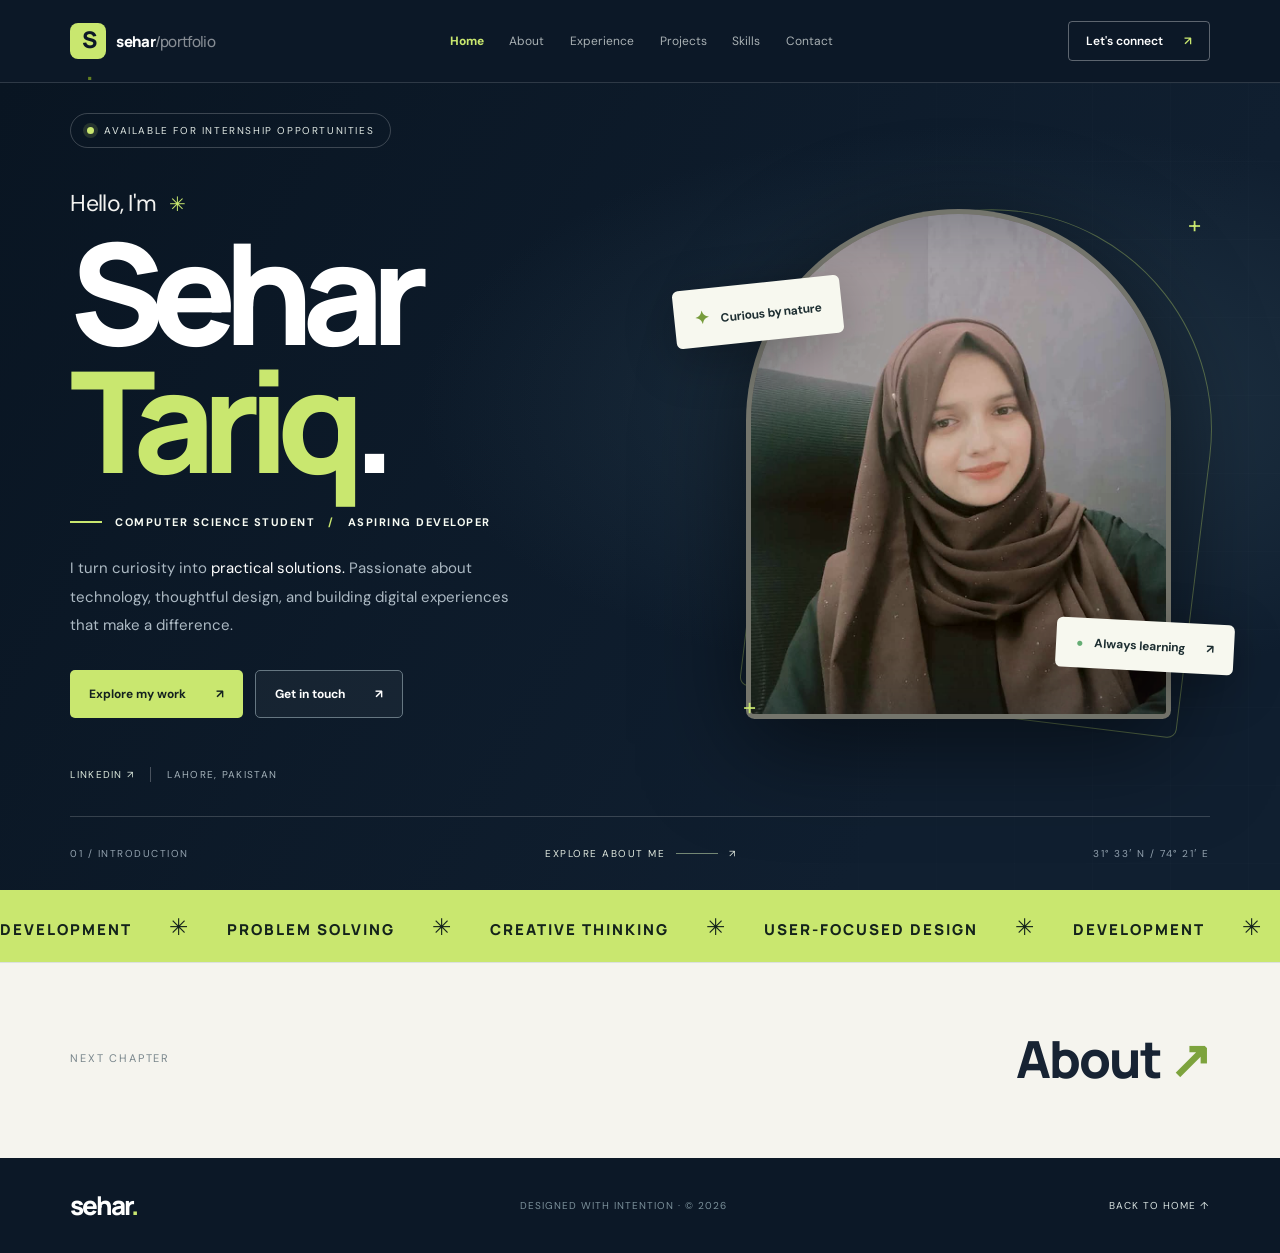
==== commit 7c77e71d: "Add Website 3 - Multi Page CV" ====
--- a/index.html
+++ b/index.html
@@ -1,18 +1,38 @@
-<!doctype html>
-<html lang="en"><head><meta charset="UTF-8"><meta name="viewport" content="width=device-width,initial-scale=1,viewport-fit=cover"><meta name="theme-color" content="#f5f6f1"><meta name="description" content="Sehar Tariq — interactive no-scroll CV portfolio, featuring experience, education and three academic projects."><title>Sehar Tariq · Interactive CV</title><link rel="preconnect" href="https://fonts.googleapis.com"><link rel="preconnect" href="https://fonts.gstatic.com" crossorigin><link href="https://fonts.googleapis.com/css2?family=DM+Sans:wght@400;500;600;700&family=Manrope:wght@400;500;600;700;800&display=swap" rel="stylesheet"><link rel="stylesheet" href="styles.css"><script defer src="script.js"></script></head>
-<body>
-<div class="background-art" aria-hidden="true"><div class="halo halo-a"></div><div class="halo halo-b"></div><div class="grid-texture"></div></div>
-<div class="app" id="app">
- <header class="topbar"><a class="brand" href="#home" data-go="home" aria-label="Home"><span class="brand-icon">S<span>.</span></span><span>sehar<span class="soft">/portfolio</span></span></a><nav class="topnav" aria-label="Portfolio navigation"><button data-go="home">Home</button><button data-go="about">About</button><button data-go="experience">Experience</button><button data-go="education">Education</button><button data-go="projects">Projects</button><button data-go="skills">Skills</button><button data-go="contact">Contact</button></nav><div class="header-right"><span class="open-tag"><span class="live-dot"></span> Open to internships</span><a href="mailto:tariqtabbasum47@gmail.com" class="mail-icon" aria-label="Email Sehar">↗</a></div></header>
- <main class="stage" id="stage" aria-live="polite">
-  <section class="slide home-slide is-active" id="home" data-label="Introduction" aria-labelledby="home-title"><div class="home-copy"><div class="eyebrow"><span class="live-dot"></span> HELLO, NICE TO MEET YOU</div><p class="greeting">I'm a curious mind who loves to build.</p><h1 id="home-title">Sehar<br><span>Tariq<i>.</i></span></h1><p class="role"><span class="role-bar"></span> COMPUTER SCIENCE STUDENT <span class="slash">/</span> ASPIRING DEVELOPER</p><p class="description">Turning ideas into <em>thoughtful digital experiences.</em> I combine creativity, analytical thinking and a passion for meaningful technology.</p><div class="actions"><button class="primary-btn" data-go="projects">Explore my work <span>↗</span></button><button class="secondary-btn" data-go="contact">Let's connect <span>↗</span></button></div><div class="social-note"><a href="https://www.linkedin.com/in/sehar-tariq-a6a787418/" target="_blank" rel="noopener noreferrer">LINKEDIN ↗</a><span class="shortline"></span><span>LAHORE, PAKISTAN</span></div></div><div class="portrait-area"><div class="portrait-ring"></div><div class="portrait-shadow"></div><div class="portrait"><img src="assets/sehar-portrait.png" alt="Sehar Tariq portrait"></div><div class="sticker sticker-one"><span>✳</span> Curious by nature</div><div class="sticker sticker-two"><span>●</span> Always learning ↗</div><div class="spark spark-one">+</div><div class="spark spark-two">✧</div></div></section>
-  <section class="slide standard-slide" id="about" data-label="About me"><div class="section-intro"><span class="kicker">01 / THE PERSON BEHIND THE CODE</span><h2>A little about <em>me.</em></h2><p>Curious about what technology can make possible.</p></div><div class="about-grid"><div class="statement-card"><span class="asterisk">✳</span><p>Creative mind.<br><span>Analytical thinking.</span><br>Always evolving.</p><div class="small-print">LEARN · BUILD · IMPROVE</div></div><div class="about-detail"><div class="text-stack"><p>I'm a motivated <strong>BS Computer Science student</strong> at <strong>Qarshi University, Lahore</strong>, interested in software development, intuitive interfaces and real-world problem solving.</p><p>Alongside academic projects, I've gained experience in research, lead generation, remote administration and customer support — skills that shape how I communicate, collaborate and work.</p></div><div class="stats"><div><strong>03<span>+</span></strong><small>WORK ROLES</small></div><div><strong>03</strong><small>PROJECTS</small></div><div><strong>∞</strong><small>CURIOSITY</small></div></div></div></div></section>
-  <section class="slide standard-slide" id="experience" data-label="Experience"><div class="section-intro"><span class="kicker">02 / PROFESSIONAL JOURNEY</span><h2>Experience that <em>shaped me.</em></h2><p>Three roles. One constant: always learning and delivering.</p></div><div class="experience-grid"><article class="experience-card"><div class="exp-top"><span class="exp-number">01</span><span class="exp-time">3 MONTHS</span></div><div class="exp-icon">↗</div><small>INTERNSHIP</small><h3>Lead Generation &amp; Research Intern</h3><div class="company">Elite Technology</div><p>Conducted online research, identified business prospects, organized lead data and supported outreach initiatives.</p><div class="pills"><span>Research</span><span>Lead generation</span></div></article><article class="experience-card"><div class="exp-top"><span class="exp-number">02</span><span class="exp-time">6 MONTHS</span></div><div class="exp-icon">⌁</div><small>REMOTE POSITION</small><h3>Remote Administrative Support</h3><div class="company">Shan and Aan · Dubai-based real estate company</div><p>Assisted with administrative responsibilities, maintained records and worked effectively in a remote team environment.</p><div class="pills"><span>Administration</span><span>Remote work</span></div></article><article class="experience-card"><div class="exp-top"><span class="exp-number">03</span><span class="exp-time">4 MONTHS</span></div><div class="exp-icon">✳</div><small>CUSTOMER SUPPORT</small><h3>Chat Support Experience</h3><div class="company">Auraluxe</div><p>Handled customer inquiries through chat with patience, clear communication and practical problem-solving.</p><div class="pills"><span>Communication</span><span>Problem solving</span></div></article></div></section>
-  <section class="slide standard-slide" id="education" data-label="Education"><div class="section-intro"><span class="kicker">03 / ACADEMIC FOUNDATION</span><h2>Learning by <em>doing.</em></h2><p>Building a strong foundation, one chapter and one project at a time.</p></div><div class="edu-layout"><div class="edu-feature"><div class="edu-visual-mark">{ code }</div><span class="edu-status"><span class="live-dot"></span> CURRENT STUDIES</span><h3>BS Computer Science</h3><p>Qarshi University, Lahore</p><div class="edu-feature-bottom">FOCUS: SOFTWARE · RESEARCH · DEVELOPMENT</div></div><div class="edu-side"><article class="edu-mini"><span>02 / INTERMEDIATE</span><div><h3>FSc</h3><p>Aspire Group of Colleges</p></div><span class="arrow">↗</span></article><article class="edu-mini"><span>03 / SECONDARY</span><div><h3>Matriculation (Science)</h3><p>Government School</p></div><span class="arrow">↗</span></article><div class="edu-quote">“The best way to learn is to <em>create something.</em>” <span>✳</span></div></div></div></section>
-  <section class="slide standard-slide" id="projects" data-label="Projects"><div class="section-intro projects-heading"><div><span class="kicker">04 / SELECTED WORK</span><h2>Things I've <em>built.</em></h2><p>Academic projects driven by curiosity and practical thinking.</p></div><div class="project-switch" role="group" aria-label="Select project"><button class="project-dot active" data-project="0" aria-label="Library Management System" aria-pressed="true">01</button><button class="project-dot" data-project="1" aria-label="University Complaint Management System" aria-pressed="false">02</button><button class="project-dot" data-project="2" aria-label="Movie Recommendation System" aria-pressed="false">03</button></div></div><div class="project-shell"><div class="project-preview" id="project-preview"><div class="mock-app" id="project-mock"></div></div><div class="project-copy"><span class="project-label" id="project-label">01 / ACADEMIC PROJECT</span><h3 id="project-title">Library<br>Management System</h3><p id="project-summary">A desktop application exploring book management and library workflows.</p><div class="pills" id="project-tags"><span>Java</span><span>Desktop application</span></div><div class="project-controls"><button class="circle-btn" id="project-prev" aria-label="Previous project">←</button><span id="project-counter">01 / 03</span><button class="circle-btn" id="project-next" aria-label="Next project">→</button></div><small class="disclaimer">Visual concept previews · not actual application screenshots.</small></div></div></section>
-  <section class="slide standard-slide" id="skills" data-label="Skills"><div class="section-intro"><span class="kicker">05 / MY TOOLKIT</span><h2>Skills that help me <em>create.</em></h2><p>A growing set of tools, strengths and communication skills.</p></div><div class="skills-layout"><article class="skill-panel"><span class="skill-index">01</span><div class="skill-symbol">&lt;/&gt;</div><h3>Technical toolkit</h3><div class="pill-group"><span>C++ Programming</span><span>Java Programming</span><span>Python Fundamentals</span><span>Web Development Basics</span><span>Microsoft Office</span></div></article><article class="skill-panel"><span class="skill-index">02</span><div class="skill-symbol">✳</div><h3>Core strengths</h3><div class="pill-group"><span>Problem Solving</span><span>Research</span><span>Lead Generation</span><span>Communication</span><span>Creative Thinking</span><span>Organization</span></div></article><article class="skill-panel"><span class="skill-index">03</span><div class="skill-symbol">あ</div><h3>Languages</h3><div class="language"><span>English</span><small>Working proficiency</small></div><div class="language"><span>Urdu</span><small>Native</small></div></article></div></section>
-  <section class="slide contact-slide" id="contact" data-label="Contact"><div class="contact-content"><div class="eyebrow"><span class="live-dot"></span> OPEN TO INTERNSHIPS &amp; COLLABORATION</div><span class="kicker">06 / LET'S CONNECT</span><h2>Have something<br><em>in mind?</em></h2><p>I'm interested in learning opportunities, internships and meaningful software projects. I'd love to hear from you.</p><a class="email-link" href="mailto:tariqtabbasum47@gmail.com">tariqtabbasum47@gmail.com <span>↗</span></a><div class="contact-actions"><a href="https://www.linkedin.com/in/sehar-tariq-a6a787418/" target="_blank" rel="noopener noreferrer">LINKEDIN ↗</a><a href="mailto:tariqtabbasum47@gmail.com">SEND AN EMAIL ↗</a></div></div><div class="contact-watermark" aria-hidden="true">S.</div></section>
- </main>
- <footer class="bottombar"><span class="folio">PORTFOLIO / 2026</span><div class="pager"><button id="prev-slide" aria-label="Previous section">←</button><div class="page-label"><span id="page-current">01</span><span class="dash"></span><span id="page-name">Introduction</span><span class="page-total">/ 07</span></div><button id="next-slide" aria-label="Next section">→</button></div><span class="footer-hint">USE ARROW KEYS TO EXPLORE <span>← →</span></span></footer>
- <nav class="mobile-dock" aria-label="Mobile navigation"><button data-go="home">Home</button><button data-go="experience">Work</button><button data-go="projects">Projects</button><button data-go="skills">Skills</button><button data-go="contact">Contact</button></nav>
-</div></body></html>
+<!DOCTYPE html>
+<html lang="en"><head>
+<meta charset="utf-8"/>
+<meta content="width=device-width, initial-scale=1.0" name="viewport"/>
+<meta content="#0b1724" name="theme-color"/>
+<meta content="Sehar Tariq — Computer Science student, creative problem solver, and aspiring software developer. Explore my portfolio, projects and experience." name="description"/>
+<title>Home | Sehar Tariq — CV Portfolio</title>
+<link href="https://fonts.googleapis.com" rel="preconnect"/>
+<link crossorigin="" href="https://fonts.gstatic.com" rel="preconnect"/>
+<link href="https://fonts.googleapis.com/css2?family=DM+Sans:wght@400;500;600;700&amp;family=Manrope:wght@400;500;600;700;800&amp;display=swap" rel="stylesheet"/>
+<link href="styles.css" rel="stylesheet"/>
+<script defer="" src="script.js"></script>
+</head><body><div aria-hidden="true" class="cursor-glow"></div><div aria-hidden="true" class="progress-bar"></div><header class="site-header" id="top">
+<a aria-label="Sehar Tariq, back to home" class="wordmark" href="index.html"><span class="wordmark-square">S<span>.</span></span><span>sehar<span class="muted">/portfolio</span></span></a>
+<nav aria-label="Main navigation" class="desktop-nav"><a aria-current="page" class="nav-current" href="index.html">Home</a><a href="about.html">About</a><a href="experience.html">Experience</a><a href="projects.html">Projects</a><a href="skills.html">Skills</a><a href="contact.html">Contact</a></nav>
+<a class="header-cta" href="contact.html">Let's connect <span aria-hidden="true">↗</span></a>
+<button aria-controls="mobile-nav" aria-expanded="false" aria-label="Open navigation" class="mobile-menu-button"><span></span><span></span></button>
+</header><nav aria-label="Mobile navigation" class="mobile-nav" hidden="" id="mobile-nav"><a aria-current="page" href="index.html">Home</a><a href="about.html">About</a><a href="experience.html">Experience</a><a href="projects.html">Projects</a><a href="skills.html">Skills</a><a href="contact.html">Contact</a></nav><main class="multi-page-main"><section aria-labelledby="hero-heading" class="hero section-shell" id="home">
+<div class="hero-main">
+<div class="hero-copy reveal">
+<div class="eyebrow"><span class="pulse-dot"></span> AVAILABLE FOR INTERNSHIP OPPORTUNITIES</div>
+<p class="hello">Hello, I'm <span aria-hidden="true" class="hand-wave">✳</span></p>
+<h1 id="hero-heading">Sehar<br/><span>Tariq<span class="accent-dot">.</span></span></h1>
+<p class="hero-role"><span class="role-rule"></span> COMPUTER SCIENCE STUDENT <span class="role-separator">/</span> ASPIRING DEVELOPER</p>
+<p class="hero-description">I turn curiosity into <em>practical solutions.</em> Passionate about technology, thoughtful design, and building digital experiences that make a difference.</p>
+<div class="hero-actions"><a class="btn btn-primary" href="projects.html">Explore my work <span>↗</span></a><a class="btn btn-secondary" href="contact.html">Get in touch <span>↗</span></a></div>
+<div class="hero-social"><a href="https://www.linkedin.com/in/sehar-tariq-a6a787418/" rel="noopener noreferrer" target="_blank">LINKEDIN ↗</a><span class="tiny-divider"></span><span>LAHORE, PAKISTAN</span></div>
+</div>
+<div class="portrait-zone reveal delay-1">
+<div class="portrait-halo"></div><div class="portrait-outline"></div>
+<div class="portrait-frame"><img alt="Portrait of Sehar Tariq" fetchpriority="high" src="assets/sehar-portrait.png"/></div>
+<div class="portrait-sticker sticker-top"><span class="sticker-icon">✦</span> Curious by nature</div>
+<div class="portrait-sticker sticker-bottom"><span class="green-symbol">●</span> Always learning <span>↗</span></div>
+<span class="portrait-cross cross-a">+</span><span class="portrait-cross cross-b">+</span>
+</div>
+</div>
+<div class="hero-bottom"><span class="hero-index">01 / INTRODUCTION</span><a class="scroll-indicator" href="about.html"><span>EXPLORE ABOUT ME</span><span class="scroll-line"></span> ↗</a><span class="coordinates">31° 33′ N / 74° 21′ E</span></div>
+</section><section aria-label="Portfolio focus" class="intro-band"><div aria-hidden="true" class="marquee-track"><span>DEVELOPMENT <b>✳</b> PROBLEM SOLVING <b>✳</b> CREATIVE THINKING <b>✳</b> USER-FOCUSED DESIGN <b>✳</b> DEVELOPMENT <b>✳</b> PROBLEM SOLVING <b>✳</b> CREATIVE THINKING <b>✳</b> USER-FOCUSED DESIGN <b>✳</b></span></div></section><div class="next-page-link section-shell"><span>NEXT CHAPTER</span><a href="about.html">About <b>↗</b></a></div></main><footer class="footer section-shell"><a class="footer-logo" href="index.html">sehar<span>.</span></a><span>DESIGNED WITH INTENTION · © <span id="year">2026</span></span><a href="index.html">BACK TO HOME ↑</a></footer></body></html>
--- a/styles.css
+++ b/styles.css
@@ -1 +1,23 @@
-:root{--ink:#0f2030;--muted:#677480;--sage:#c7ddcc;--accent:#466b59;--cream:#f7f8f4;--line:#dfe6e0;--sans:Manrope,'DM Sans',sans-serif}*{box-sizing:border-box}html,body{height:100%;height:100dvh;margin:0;overflow:hidden}body{font-family:var(--sans);color:var(--ink);background:var(--cream);-webkit-font-smoothing:antialiased}button,a{-webkit-tap-highlight-color:transparent}button{font:inherit;cursor:pointer}a{color:inherit;text-decoration:none}button:focus-visible,a:focus-visible{outline:3px solid #8da997;outline-offset:4px} .background-art{position:fixed;inset:0;z-index:-1;overflow:hidden;pointer-events:none}.halo{position:absolute;border-radius:50%;filter:blur(70px);opacity:.55}.halo-a{width:36vw;height:36vw;background:#dde9dc;right:-10vw;top:-9vw}.halo-b{width:30vw;height:30vw;background:#ece4dc;left:-11vw;bottom:-18vw}.grid-texture{position:absolute;inset:0;background-image:radial-gradient(#8fa29420 .7px,transparent .7px);background-size:21px 21px;opacity:.45}.app{height:100dvh;display:grid;grid-template-rows:82px minmax(0,1fr) 76px;max-width:1700px;margin:auto;padding:0 clamp(22px,5vw,88px)}.topbar,.bottombar{display:flex;align-items:center;justify-content:space-between;position:relative;z-index:8}.topbar{border-bottom:1px solid var(--line);gap:20px}.brand{display:flex;align-items:center;gap:12px;font-weight:800;font-size:17px;letter-spacing:-.9px;white-space:nowrap}.brand-icon{display:grid;place-items:center;width:40px;height:40px;border-radius:12px;background:var(--ink);color:white;font-size:22px}.brand-icon span{color:#b5d4c0}.soft{color:#9aaa9e;font-weight:500}.topnav{display:flex;align-items:center;gap:clamp(6px,1.6vw,26px)}.topnav button{border:0;background:none;color:#7b8985;font-size:12px;font-weight:700;padding:11px 3px;position:relative}.topnav button:after{content:'';position:absolute;height:2px;bottom:2px;left:3px;right:3px;background:var(--accent);transform:scaleX(0);transition:transform .3s}.topnav button.active{color:var(--ink)}.topnav button.active:after{transform:scaleX(1)}.header-right{display:flex;align-items:center;gap:20px}.open-tag{font-size:10px;font-weight:800;letter-spacing:.045em;white-space:nowrap}.live-dot{display:inline-block;width:7px;height:7px;border-radius:50%;background:#6eaf79;box-shadow:0 0 0 5px #79c08a18;margin-right:8px;animation:pulse 2.3s infinite}.mail-icon{width:38px;height:38px;display:grid;place-items:center;border:1px solid var(--line);border-radius:50%;font-size:21px}.stage{position:relative;min-height:0;overflow:hidden}.slide{position:absolute;inset:0;opacity:0;visibility:hidden;transform:translateY(14px) scale(.99);transition:opacity .45s ease,transform .55s cubic-bezier(.2,.8,.3,1),visibility .45s;display:flex;min-height:0;pointer-events:none}.slide.is-active{visibility:visible;opacity:1;transform:none;pointer-events:auto}.home-slide{align-items:center;justify-content:space-between;gap:4%;padding:15px 3% 15px 0}.home-copy{width:55%;min-width:0;position:relative;z-index:2}.eyebrow,.kicker{font-weight:800;font-size:10px;letter-spacing:.16em}.eyebrow{display:inline-block;background:#e6eee6;border:1px solid #d7e6d9;border-radius:100px;padding:12px 15px}.greeting{font-size:clamp(15px,1.5vw,23px);margin:clamp(17px,2.3vw,32px) 0 0;letter-spacing:-.05em}.home-slide h1{font-size:clamp(64px,7.8vw,132px);line-height:.98;letter-spacing:-.105em;margin:5px 0 23px;font-weight:800}.home-slide h1>span{color:#5b7e6c}.home-slide h1 i{font-style:normal;color:#bad4c1}.role{font-size:clamp(9px,.9vw,12px);font-weight:800;letter-spacing:.075em;display:flex;align-items:center;gap:9px}.role-bar{height:2px;width:28px;background:var(--accent)}.slash{color:#9dacaa}.description{color:#586a70;font-size:clamp(12px,1.12vw,17px);line-height:1.8;max-width:490px;margin:18px 0 22px}.description em,.section-intro h2 em,.contact-content h2 em{font-family:Georgia,serif;color:#6b927a;font-weight:400}.actions{display:flex;gap:12px;flex-wrap:wrap}.primary-btn,.secondary-btn{border:1px solid var(--ink);padding:15px 20px;border-radius:8px;font-size:12px;font-weight:800;display:flex;align-items:center;justify-content:space-between;gap:26px;transition:transform .2s,background .2s}.primary-btn{background:var(--ink);color:white}.secondary-btn{background:transparent}.primary-btn:hover,.secondary-btn:hover{transform:translateY(-3px)}.social-note{display:flex;align-items:center;gap:15px;font-size:10px;font-weight:800;letter-spacing:.08em;margin-top:clamp(19px,3.5vw,53px);color:#7d8a85}.social-note a{color:var(--ink)}.shortline{width:20px;height:1px;background:#95a59c}.portrait-area{width:43%;height:min(77%,640px);position:relative;display:flex;align-items:center;justify-content:center}.portrait-ring{position:absolute;width:91%;aspect-ratio:1;border-radius:50%;background:#dfe9db;transform:translate(3%,-2%)}.portrait-shadow{position:absolute;width:78%;height:76%;border:1px solid #a9c1b1;border-radius:48% 48% 43% 43%;transform:rotate(9deg) translate(5%,-2%)}.portrait{height:92%;width:77%;overflow:hidden;border-radius:44% 44% 42% 42% / 32% 32% 22% 22%;position:relative;box-shadow:0 21px 70px #25392d1c;background:#dcd9d2;transform:rotate(-2deg)}.portrait img{width:100%;height:100%;object-fit:cover;object-position:center 27%;transform:scale(1.12)}.sticker{position:absolute;z-index:2;background:white;border:1px solid #e1e6df;padding:12px 14px;border-radius:8px;box-shadow:0 16px 35px #23382918;font-size:11px;font-weight:800;white-space:nowrap}.sticker-one{top:17%;left:-7%;transform:rotate(-6deg)}.sticker-one span{color:#a6c5ad;font-size:18px;margin-right:6px}.sticker-two{bottom:11%;right:-7%;transform:rotate(5deg)}.sticker-two span{color:#6bae7a}.spark{position:absolute;font-size:32px;color:#a5c5ac}.spark-one{right:0;top:7%}.spark-two{bottom:4%;left:5%}.standard-slide{flex-direction:column;justify-content:center;padding:clamp(15px,2.2vw,34px) 0;gap:clamp(19px,3vh,38px)}.section-intro .kicker{color:#4b765b}.section-intro h2{font-size:clamp(36px,4vw,65px);letter-spacing:-.075em;line-height:1.08;margin:9px 0 8px}.section-intro>p,.section-intro>div>p{color:#7d8b8b;font-size:clamp(11px,1vw,14px);margin:0;line-height:1.6}.about-grid{display:grid;grid-template-columns:1fr 1fr;gap:24px;min-height:0;height:56%;max-height:430px}.statement-card{background:#d9e7da;border-radius:15px;padding:clamp(22px,3vw,48px);position:relative;display:flex;flex-direction:column;justify-content:center;overflow:hidden}.asterisk{position:absolute;top:8px;right:28px;color:#b4d0b8;font-size:clamp(80px,11vw,170px)}.statement-card p{font-size:clamp(22px,2.7vw,44px);line-height:1.3;letter-spacing:-.07em;font-weight:800;position:relative}.statement-card p span{color:#679275}.small-print{font-size:10px;font-weight:800;letter-spacing:.13em}.about-detail{background:#fff;border:1px solid var(--line);border-radius:15px;padding:clamp(21px,3vw,44px);display:flex;flex-direction:column;justify-content:space-between;gap:16px}.text-stack p{font-size:clamp(12px,1.05vw,16px);color:#67757b;line-height:1.8;margin:0 0 13px}.text-stack strong{color:var(--ink)}.stats{display:grid;grid-template-columns:repeat(3,1fr);gap:12px;border-top:1px solid var(--line);padding-top:19px}.stats strong{font-size:clamp(27px,3.6vw,51px);letter-spacing:-.09em;display:block}.stats strong span{color:#81a38a}.stats small{color:#82908b;font-size:9px;letter-spacing:.06em;font-weight:800}.experience-grid,.skills-layout{display:grid;grid-template-columns:repeat(3,minmax(0,1fr));gap:clamp(12px,1.7vw,25px);min-height:0;height:62%;max-height:460px}.experience-card,.skill-panel{border-radius:13px;border:1px solid #dfe6df;background:#fff;min-width:0;padding:clamp(18px,2.1vw,32px);display:flex;flex-direction:column;position:relative}.experience-card:nth-child(2){background:#e7efe8}.exp-top{display:flex;justify-content:space-between;align-items:center}.exp-number{font-size:11px;color:#8b9d92}.exp-time{font-size:10px;background:#e6eee7;padding:8px 10px;border-radius:4px;font-weight:800;white-space:nowrap}.experience-card:nth-child(2) .exp-time{background:#d2e2d5}.exp-icon{width:46px;height:46px;border:1px solid #dce8e0;border-radius:10px;display:grid;place-items:center;font-size:23px;margin:clamp(12px,2vh,28px) 0 12px}.experience-card small{font-size:9px;color:#6d9577;letter-spacing:.12em;font-weight:800}.experience-card h3{font-size:clamp(17px,1.65vw,25px);letter-spacing:-.04em;line-height:1.3;margin:8px 0}.company{color:#62836d;font-size:clamp(10px,.9vw,13px);font-weight:800;min-height:31px}.experience-card p{font-size:clamp(11px,.97vw,14px);line-height:1.7;color:#6c787d;margin:12px 0 auto}.pills{display:flex;gap:7px;flex-wrap:wrap;padding-top:13px}.pills span,.pill-group span{font-size:10px;padding:8px 10px;border:1px solid #e0e8e0;border-radius:6px;background:#f7faf6;color:#5e7868;font-weight:700}.edu-layout{display:grid;grid-template-columns:1.2fr 1fr;gap:22px;min-height:0;height:61%;max-height:460px}.edu-feature{background:#dce9de;border-radius:14px;padding:clamp(25px,3vw,43px);display:flex;flex-direction:column;justify-content:end;position:relative;overflow:hidden}.edu-visual-mark{position:absolute;font-size:clamp(85px,12vw,190px);font-weight:800;letter-spacing:-.15em;color:#c5dcc9;right:1%;top:5%;white-space:nowrap}.edu-status{font-size:10px;font-weight:800;letter-spacing:.12em;z-index:1}.edu-feature h3{font-size:clamp(28px,3.6vw,55px);line-height:1.1;letter-spacing:-.08em;margin:20px 0 9px;z-index:1}.edu-feature p{font-size:16px;color:#50735d;z-index:1}.edu-feature-bottom{border-top:1px solid #b8d0bc;padding-top:18px;font-size:10px;font-weight:800;letter-spacing:.09em;margin-top:25px;z-index:1}.edu-side{display:grid;grid-template-rows:1fr 1fr .78fr;gap:13px;min-height:0}.edu-mini{background:#fff;border:1px solid var(--line);border-radius:12px;padding:clamp(15px,1.6vw,23px);position:relative;display:flex;flex-direction:column;justify-content:space-between}.edu-mini>span:first-child{font-size:10px;color:#81a08c;font-weight:800;letter-spacing:.09em}.edu-mini h3{font-size:clamp(17px,1.6vw,24px);margin:0 0 6px;letter-spacing:-.04em}.edu-mini p{margin:0;font-size:12px;color:#7a8986}.edu-mini .arrow{position:absolute;right:22px;bottom:23px;font-size:20px}.edu-quote{border:1px solid #dbe5dc;border-radius:12px;padding:16px 23px;color:#627366;font-size:clamp(13px,1.2vw,19px);font-weight:700;display:flex;align-items:center;justify-content:space-between;gap:12px}.edu-quote em{color:#47795b;font-family:Georgia,serif}.edu-quote span{font-size:30px;color:#a5cbb1}.projects-heading{display:flex;justify-content:space-between;align-items:end;gap:20px}.project-switch{display:flex;gap:8px}.project-dot{border:1px solid #d4e3d5;width:42px;height:42px;border-radius:50%;background:#fff;color:#879a89;font-size:11px;font-weight:800}.project-dot.active{background:#18312a;color:#fff;border-color:#18312a}.project-shell{display:grid;grid-template-columns:1.13fr .87fr;gap:0;background:#fff;border:1px solid var(--line);border-radius:15px;min-height:0;height:61%;max-height:465px;overflow:hidden}.project-preview{background:#d6e5db;position:relative;padding:clamp(18px,3vw,47px);display:flex;align-items:center;justify-content:center;overflow:hidden;transition:background .3s}.project-preview:before{content:'';position:absolute;width:85%;aspect-ratio:1;border:1px solid #ffffff65;border-radius:50%}.mock-app{width:100%;height:93%;max-height:340px;border:1px solid #c8d8c8;border-radius:11px;background:#fff;box-shadow:0 25px 45px #1d3c2c20;overflow:hidden;z-index:1;transform:rotate(-2deg);transition:transform .4s}.mock-head{height:17%;min-height:30px;background:#f7faf7;border-bottom:1px solid #e6ece7;display:flex;align-items:center;justify-content:space-between;padding:0 5%;font-size:clamp(9px,1vw,13px);font-weight:800}.mock-head span:last-child{color:#819d85;font-size:11px}.mock-inner{padding:5%}.mock-title{font-size:clamp(17px,2vw,31px);font-weight:800;letter-spacing:-.06em;margin-bottom:5%}.mock-metrics{display:grid;grid-template-columns:repeat(3,1fr);gap:3%;margin-bottom:6%}.mock-metrics div{border:1px solid #e4eae4;border-radius:7px;padding:9%;font-size:clamp(7px,.65vw,10px);color:#879a8c}.mock-metrics strong{display:block;font-size:clamp(16px,2vw,28px);color:#223a30;margin-top:7px}.mock-row{display:flex;align-items:center;justify-content:space-between;border-bottom:1px solid #eef1ef;padding:3% 0;font-size:clamp(8px,.8vw,12px);color:#5e7465}.mock-row b{font-weight:700}.mock-row span{color:#779b7b}.project-copy{padding:clamp(24px,3.4vw,52px);display:flex;flex-direction:column;justify-content:center;min-height:0}.project-label{color:#73937e;font-size:10px;font-weight:800;letter-spacing:.12em}.project-copy h3{font-size:clamp(23px,3.1vw,48px);line-height:1.17;letter-spacing:-.07em;margin:13px 0}.project-copy>p{color:#72817e;font-size:clamp(11px,1.05vw,15px);line-height:1.75;margin:0;max-width:450px}.project-controls{display:flex;gap:17px;align-items:center;margin-top:auto;padding-top:14px}.circle-btn{height:36px;width:36px;border:1px solid #d6e1d8;border-radius:50%;background:#fff;font-size:19px}.project-controls>span{font-size:11px;letter-spacing:.1em;font-weight:800;color:#769282}.disclaimer{font-size:9px;color:#9da9a1;margin-top:16px}.skill-index{font-size:11px;font-weight:800;color:#94a69a;align-self:end}.skill-symbol{font-size:clamp(30px,3.4vw,52px);color:#8caf96;margin:clamp(13px,3vh,35px) 0}.skill-panel h3{font-size:clamp(20px,1.9vw,29px);letter-spacing:-.05em;margin:0 0 16px}.pill-group{display:flex;gap:8px;flex-wrap:wrap;align-content:flex-start}.pill-group span{font-size:clamp(9px,.85vw,12px)}.skill-panel:nth-child(2){background:#e5efe7}.language{display:flex;justify-content:space-between;border-bottom:1px solid #e3e9e3;padding:13px 0;align-items:center;gap:10px;font-size:13px;font-weight:800}.language small{font-size:10px;font-weight:600;color:#83948a}.contact-slide{align-items:center;overflow:hidden}.contact-content{position:relative;z-index:2;max-width:850px}.contact-content .kicker{display:block;margin-top:28px;color:#52795d}.contact-content h2{font-size:clamp(55px,7.6vw,120px);line-height:1.04;letter-spacing:-.09em;margin:12px 0 21px}.contact-content>p{font-size:clamp(12px,1.24vw,18px);color:#697a7a;line-height:1.7;max-width:520px}.email-link{display:inline-flex;gap:22px;align-items:center;font-size:clamp(19px,2.6vw,37px);font-weight:800;letter-spacing:-.04em;border-bottom:2px solid #779e84;padding-bottom:10px;margin-top:clamp(15px,3vh,28px)}.email-link span{color:#6c9e7b}.contact-actions{display:flex;gap:28px;margin-top:28px;font-size:11px;font-weight:800;letter-spacing:.08em}.contact-watermark{position:absolute;right:0;bottom:-20%;font-size:clamp(300px,42vw,690px);font-weight:800;color:#e4ece4;letter-spacing:-.17em;pointer-events:none}.bottombar{border-top:1px solid var(--line);font-size:10px;letter-spacing:.07em;color:#86948b;font-weight:800}.pager{display:flex;align-items:center;gap:20px;color:#213b30}.pager button{width:42px;height:42px;border:1px solid #dde6df;border-radius:50%;background:transparent;font-size:22px}.page-label{display:flex;align-items:center;gap:12px;white-space:nowrap}.page-label #page-current{font-size:22px;letter-spacing:-.07em}.dash{height:1px;width:24px;background:#9cafa0}.page-total{color:#9cad9e}.footer-hint span{color:#3f6951;margin-left:8px}.mobile-dock{display:none}@keyframes pulse{50%{box-shadow:0 0 0 9px #79c08a0a}}@media(max-width:1100px){.app{padding:0 32px;grid-template-rows:66px minmax(0,1fr) 61px}.topnav{gap:9px}.topnav button{font-size:10px}.open-tag{display:none}.home-slide h1{font-size:clamp(68px,8.6vw,110px)}.description{line-height:1.65}.experience-card{padding:17px}.exp-icon{margin:12px 0 9px}.experience-card p{line-height:1.5}.company{min-height:23px}.about-grid{height:66%}.experience-grid,.skills-layout{height:70%}.project-shell{height:70%}}@media(max-width:740px){.app{padding:0 16px;grid-template-rows:58px minmax(0,1fr) 56px 61px}.topnav{display:none}.topbar{gap:12px}.brand{font-size:14px}.brand-icon{width:35px;height:35px}.header-right{margin-left:auto}.bottombar{justify-content:center}.folio,.footer-hint{display:none}.mobile-dock{display:grid;grid-template-columns:repeat(5,1fr);align-items:center;border-top:1px solid var(--line);gap:3px}.mobile-dock button{border:0;background:transparent;font-size:10px;font-weight:800;color:#8da196;padding:12px 1px}.mobile-dock button.active{color:#214735;background:#e2eee4;border-radius:8px}.home-slide{padding:8px 0 10px;flex-direction:column-reverse;justify-content:center;align-items:center;gap:0}.portrait-area{width:100%;height:38%;max-height:310px;flex-shrink:0}.portrait{height:94%;width:min(50%,210px)}.portrait-ring{width:min(55%,230px)}.portrait-shadow{width:min(47%,210px);height:90%}.sticker{font-size:8px;padding:7px 9px}.sticker-one{left:17%;top:20%}.sticker-two{right:12%;bottom:13%}.spark{font-size:18px}.home-copy{width:100%;text-align:center;display:flex;flex-direction:column;align-items:center;min-height:0}.eyebrow{font-size:8px;padding:8px 11px}.greeting{font-size:13px;margin:9px 0 0}.home-slide h1{font-size:clamp(51px,11vh,83px);margin:3px 0 7px;line-height:.92}.home-slide h1 br{display:none}.home-slide h1 br:after{content:' '}.home-slide h1>span:before{content:' '}.role{font-size:8px;justify-content:center;flex-wrap:wrap}.role-bar{width:12px}.description{font-size:clamp(10px,1.5vh,13px);line-height:1.5;margin:8px 0 10px;max-width:430px}.actions{justify-content:center}.primary-btn,.secondary-btn{font-size:10px;padding:10px 12px;gap:12px}.social-note{margin-top:10px;font-size:8px}.standard-slide{justify-content:center;gap:13px;padding:10px 0}.section-intro h2{font-size:clamp(29px,6vw,42px);margin:4px 0}.section-intro .kicker{font-size:8px}.section-intro p{font-size:10px}.about-grid{grid-template-columns:1fr;gap:9px;height:auto;max-height:none}.statement-card{min-height:110px;padding:13px 20px}.statement-card p{font-size:clamp(18px,4vw,28px);margin:0}.asterisk{font-size:78px}.small-print{font-size:7px;margin-top:8px}.about-detail{padding:14px;gap:5px}.text-stack p{font-size:clamp(10px,1.5vh,13px);line-height:1.5;margin-bottom:5px}.stats{padding-top:8px}.stats strong{font-size:29px}.stats small{font-size:7px}.experience-grid{grid-template-columns:1fr;grid-template-rows:repeat(3,minmax(0,1fr));height:min(76%,530px);max-height:none;gap:7px}.experience-card{padding:10px 13px;display:grid;grid-template-columns:minmax(0,1fr) auto;grid-template-rows:auto auto auto auto;column-gap:8px}.exp-top{grid-column:1/3}.exp-number,.exp-time{font-size:8px}.exp-time{padding:3px 6px}.exp-icon{display:none}.experience-card small{font-size:8px;margin-top:1px}.experience-card h3{font-size:clamp(13px,2.4vh,18px);margin:1px 0}.company{min-height:0;font-size:9px;grid-column:1/3}.experience-card p{font-size:clamp(9px,1.45vh,11px);line-height:1.35;margin:3px 0;grid-column:1/3}.experience-card .pills{display:none}.edu-layout{grid-template-columns:1fr;gap:8px;height:75%;max-height:none;grid-template-rows:1fr 1fr}.edu-feature{padding:20px}.edu-visual-mark{font-size:90px}.edu-feature h3{font-size:28px;margin:10px 0 4px}.edu-feature p{font-size:12px;margin:0}.edu-feature-bottom{margin-top:12px;padding-top:9px;font-size:8px}.edu-side{grid-template-rows:1fr 1fr;gap:7px}.edu-mini{padding:10px 15px}.edu-mini h3{font-size:17px}.edu-mini p{font-size:10px}.edu-mini>span:first-child{font-size:8px}.edu-mini .arrow{font-size:14px;right:14px;bottom:13px}.edu-quote{display:none}.projects-heading{align-items:center}.project-dot{height:31px;width:31px;font-size:9px}.project-switch{gap:4px}.project-shell{grid-template-columns:1fr;grid-template-rows:44% 56%;height:min(77%,550px);max-height:none}.project-preview{padding:13px}.mock-app{height:100%;width:88%;max-width:390px;transform:rotate(-1deg)}.mock-head{font-size:10px}.mock-title{font-size:18px;margin-bottom:5px}.mock-metrics strong{font-size:16px}.project-copy{padding:13px 19px}.project-label{font-size:8px}.project-copy h3{font-size:clamp(19px,3.1vh,28px);margin:5px 0}.project-copy h3 br{display:none}.project-copy>p{font-size:clamp(9px,1.4vh,12px);line-height:1.4}.project-copy .pills{padding-top:6px}.pills span{font-size:8px;padding:5px 6px}.project-controls{padding-top:5px;gap:12px}.circle-btn{height:28px;width:28px;font-size:16px}.disclaimer{font-size:7px;margin-top:6px}.skills-layout{grid-template-columns:1fr;grid-template-rows:repeat(3,minmax(0,1fr));height:min(76%,510px);max-height:none;gap:8px}.skill-panel{padding:11px 15px;display:block}.skill-index{position:absolute;right:13px;top:12px;font-size:8px}.skill-symbol{font-size:23px;float:left;margin:0 13px 2px 0}.skill-panel h3{font-size:17px;margin:3px 0 10px}.pill-group{gap:5px}.pill-group span{font-size:9px;padding:5px 7px}.language{padding:6px 0;font-size:10px}.language small{font-size:9px}.contact-slide{justify-content:center}.contact-content .kicker{margin-top:24px}.contact-content h2{font-size:clamp(47px,10vw,78px)}.contact-content>p{font-size:12px}.email-link{font-size:clamp(17px,5vw,29px);gap:8px;overflow-wrap:anywhere}.contact-watermark{font-size:280px;right:14px;bottom:8%;opacity:.8}.contact-actions{font-size:9px;gap:20px}.pager{gap:14px}.pager button{height:34px;width:34px}.page-label #page-current{font-size:18px}}@media(max-height:680px) and (min-width:741px){.app{grid-template-rows:57px minmax(0,1fr) 48px}.standard-slide{gap:12px;padding:8px 0}.section-intro h2{font-size:clamp(29px,3.6vw,51px)}.section-intro p{font-size:10px}.experience-grid,.skills-layout,.project-shell,.edu-layout,.about-grid{height:72%}.experience-card p{line-height:1.4;font-size:11px}.experience-card .pills{display:none}.home-slide h1{font-size:clamp(50px,7vw,100px);margin:4px 0 12px}.greeting{margin:5px 0}.description{margin:9px 0 12px}.social-note{margin-top:13px}}@media(max-height:680px) and (max-width:740px){.app{grid-template-rows:45px minmax(0,1fr) 40px 48px}.brand-icon{height:29px;width:29px}.brand{font-size:12px}.topbar .mail-icon{height:29px;width:29px}.portrait-area{height:29%}.home-slide h1{font-size:clamp(42px,10vh,62px)}.greeting{font-size:11px}.description{font-size:10px;margin:4px 0}.eyebrow{padding:5px 8px}.social-note{margin-top:6px}.section-intro h2{font-size:27px}.standard-slide{gap:7px;padding:6px 0}.experience-grid,.skills-layout,.project-shell,.edu-layout{height:78%}.experience-card{padding:7px 11px}.experience-card p{font-size:9px}.about-grid{gap:5px}.statement-card{min-height:80px}.statement-card p{font-size:18px}.text-stack p{font-size:10px}.mobile-dock button{padding:8px}.contact-content h2{font-size:47px}}@media(prefers-reduced-motion:reduce){*,*:before,*:after{animation-duration:.01ms!important;transition-duration:.01ms!important;scroll-behavior:auto!important}}
+:root{--navy:#0c1827;--navy2:#14263a;--cream:#f5f4ee;--white:#fff;--ink:#172333;--muted:#72808d;--line:#dce1df;--lime:#c9e76f;--teal:#91d4c6;--font:'Manrope',sans-serif;--body:'DM Sans',sans-serif}*{box-sizing:border-box}html{scroll-behavior:smooth;scroll-padding-top:90px}body{margin:0;background:var(--cream);color:var(--ink);font-family:var(--body);overflow-x:hidden}::selection{background:var(--lime);color:var(--navy)}a{color:inherit;text-decoration:none}button{font:inherit}img{max-width:100%;display:block}.section-shell{padding-left:max(5.5vw,24px);padding-right:max(5.5vw,24px)}.site-header{height:83px;position:absolute;z-index:20;top:0;left:0;right:0;display:flex;align-items:center;justify-content:space-between;padding:0 max(5.5vw,24px);color:#fff;border-bottom:1px solid #ffffff24}.wordmark{display:flex;align-items:center;gap:10px;font-weight:800;font-family:var(--font);font-size:15px;letter-spacing:-.7px}.wordmark-square{width:36px;height:36px;display:grid;place-items:center;background:var(--lime);color:var(--navy);font-size:23px;border-radius:8px;letter-spacing:-2px}.wordmark-square span,.footer-logo span{color:#638021}.wordmark .muted{opacity:.5;font-weight:500}.desktop-nav{display:flex;gap:36px}.desktop-nav a{font-size:12px;color:#e9eeedb5;transition:color .2s}.desktop-nav a:hover{color:var(--lime)}.header-cta{border:1px solid #ffffff55;border-radius:4px;padding:11px 17px;font-size:12px;font-weight:600}.header-cta span{margin-left:18px;color:var(--lime)}.mobile-menu-button{display:none;background:none;border:0;width:42px;height:42px;flex-direction:column;align-items:center;justify-content:center;gap:6px}.mobile-menu-button span{width:21px;height:2px;background:#fff}.mobile-nav{position:absolute;z-index:25;top:83px;left:0;right:0;background:#112234;color:#fff;padding:18px 25px;box-shadow:0 18px 22px #0003}.mobile-nav:not([hidden]){display:grid;gap:0}.mobile-nav a{padding:13px 4px;border-bottom:1px solid #ffffff22}.hero{position:relative;background:var(--navy);color:white;min-height:min(820px,100svh);padding-top:115px;overflow:hidden;background-image:radial-gradient(ellipse at 78% 40%,#30485885,transparent 41%),linear-gradient(120deg,#091522,#101f30 75%)}.hero::after{content:'';position:absolute;inset:0;background-image:linear-gradient(#ffffff06 1px,transparent 1px),linear-gradient(90deg,#ffffff06 1px,transparent 1px);background-size:78px 78px;mask-image:linear-gradient(to left,#0008,transparent 70%);pointer-events:none}.hero-main{max-width:1450px;margin:auto;min-height:600px;display:grid;grid-template-columns:56% 44%;align-items:center;position:relative;z-index:2}.hero-copy{padding-bottom:34px}.eyebrow{display:inline-flex;align-items:center;gap:10px;border:1px solid #ffffff34;border-radius:22px;padding:10px 16px;font-size:10px;letter-spacing:1.6px;color:#e1e9e4}.pulse-dot{width:7px;height:7px;border-radius:50%;background:var(--lime);box-shadow:0 0 0 4px #c9e76f24;animation:pulse 2.2s infinite}.hello{margin:40px 0 0;font-size:23px;letter-spacing:-.7px;color:#f2f2f0}.hand-wave{color:var(--lime);font-size:20px;margin-left:7px}.hero h1{font-family:var(--font);font-size:clamp(83px,11vw,160px);line-height:.91;letter-spacing:-.092em;margin:9px 0 32px;font-weight:800}.hero h1>span{color:var(--lime)}.accent-dot{color:#fff}.hero-role{font-size:11px;letter-spacing:1.5px;font-weight:700;display:flex;align-items:center;gap:13px;color:#f8fcf4}.role-rule{width:32px;height:2px;background:var(--lime)}.role-separator{color:var(--lime)}.hero-description{max-width:465px;line-height:1.9;color:#adbac4;font-size:15px;margin:25px 0 30px}.hero-description em{font-style:normal;color:#fff}.hero-actions{display:flex;gap:12px;flex-wrap:wrap}.btn{display:inline-flex;align-items:center;justify-content:space-between;gap:30px;padding:15px 19px;font-size:12px;font-weight:700;border-radius:5px;transition:transform .25s,background .25s}.btn:hover{transform:translateY(-3px)}.btn-primary{background:var(--lime);color:#14211f}.btn-secondary{border:1px solid #667782;background:#ffffff0b;color:#fff}.btn-secondary:hover{background:#ffffff18}.hero-social{display:flex;align-items:center;gap:16px;margin-top:49px;font-size:10px;letter-spacing:1.3px;color:#a4b2ba}.hero-social a{color:#dce9dd}.tiny-divider{height:15px;width:1px;background:#ffffff40}.portrait-zone{position:relative;height:595px;display:flex;justify-content:center;align-items:center}.portrait-halo{position:absolute;width:460px;height:460px;border-radius:50%;background:radial-gradient(circle,#b9d9bf20,transparent 68%);filter:blur(4px)}.portrait-outline{position:absolute;width:min(92%,440px);height:505px;top:42px;left:12%;border:1px solid #c9e76f5e;border-radius:235px 235px 10px 10px;transform:rotate(7deg)}.portrait-frame{position:relative;width:min(88%,425px);height:510px;border-radius:225px 225px 9px 9px;overflow:hidden;background:#625850;box-shadow:0 25px 100px #0008;border:5px solid #9cb1aa50}.portrait-frame:after{content:'';position:absolute;inset:0;box-shadow:inset 0 0 75px #0c18275e;pointer-events:none}.portrait-frame img{height:100%;width:100%;object-fit:cover;object-position:center 38%;filter:saturate(.83) contrast(1.05)}.portrait-sticker{position:absolute;z-index:2;background:#f7f8ef;color:#1d2e31;box-shadow:0 12px 50px #0004;border-radius:6px;font-size:12px;font-weight:700;padding:17px 20px;white-space:nowrap}.sticker-top{top:116px;left:-34px;transform:rotate(-6deg)}.sticker-icon{color:#779c3c;font-size:18px;margin-right:8px}.sticker-bottom{right:-25px;bottom:91px;transform:rotate(3deg)}.sticker-bottom>span:last-child{margin-left:18px}.green-symbol{color:#65ad74;margin-right:8px}.portrait-cross{position:absolute;color:var(--lime);font-size:24px}.cross-a{right:9px;top:42px}.cross-b{left:7%;bottom:40px}.hero-bottom{max-width:1450px;position:relative;z-index:2;margin:0 auto;display:flex;align-items:center;justify-content:space-between;border-top:1px solid #ffffff2c;height:74px;color:#93a2af;font-size:10px;letter-spacing:1.5px}.scroll-indicator{display:flex;align-items:center;gap:11px;color:#e1e9df}.scroll-line{display:inline-block;width:42px;height:1px;background:#738774}.intro-band{background:var(--lime);overflow:hidden;padding:20px 0;color:#14231b}.marquee-track{white-space:nowrap;overflow:hidden;font-family:var(--font);font-size:15px;font-weight:800;letter-spacing:2px}.marquee-track span{display:inline-block;animation:marquee 32s linear infinite}.marquee-track b{font-size:23px;margin:0 32px;font-weight:400}.content-section{padding-top:115px;padding-bottom:120px}.section-kicker{font-size:11px;letter-spacing:2px;font-weight:800;color:#71846b}.section-heading h2{font-family:var(--font);font-weight:800;letter-spacing:-.065em;font-size:clamp(43px,6vw,74px);margin:16px 0 13px;line-height:1.12}.section-heading h2 em{font-family:Georgia,serif;font-weight:400;letter-spacing:-.065em;color:#80a281}.section-heading>p,.projects-heading p{font-size:15px;line-height:1.8;color:#73808a}.about-layout{display:grid;grid-template-columns:50% 50%;margin-top:63px;gap:40px}.about-statement{position:relative;padding:65px 20px 25px 0}.giant-asterisk{position:absolute;top:-15px;left:0;font-size:60px;color:#86a77f}.about-statement p{font-family:var(--font);font-size:clamp(27px,3.3vw,45px);font-weight:800;line-height:1.45;letter-spacing:-.055em}.about-statement p span{color:#91a092}.about-content{max-width:540px;padding-top:15px}.about-content>p{color:#5d6c79;font-size:16px;line-height:1.95;margin-bottom:25px}.about-content strong{color:#182e39}.about-stats{border-top:1px solid var(--line);display:grid;grid-template-columns:repeat(3,1fr);gap:17px;padding-top:25px;margin-top:40px}.about-stats strong{font-family:var(--font);font-size:38px;letter-spacing:-2px;display:block}.about-stats strong span{color:#78a471}.about-stats small{font-size:9px;letter-spacing:1.1px;font-weight:800;color:#819090}.experience-section{background:#eaece7}.experience-section .section-heading{max-width:850px}.experience-layout{margin-top:70px;display:grid;grid-template-columns:1.15fr .85fr;gap:7.5vw}.column-title{font-family:var(--font);font-size:17px;letter-spacing:-.6px;margin:0 0 36px;display:flex;align-items:center;gap:13px}.column-icon{width:35px;height:35px;background:var(--navy);border-radius:50%;color:var(--lime);display:grid;place-items:center}.timeline-item{position:relative;padding:5px 0 40px 33px;border-left:1px solid #b8c5c0;margin-left:12px}.timeline-marker{position:absolute;left:-6px;top:6px;width:11px;height:11px;border-radius:50%;background:#85a886;border:3px solid #eaece7;box-shadow:0 0 0 1px #85a886}.timeline-meta{display:flex;justify-content:space-between;gap:12px;font-size:10px;letter-spacing:1.3px;font-weight:800;color:#63826d}.timeline-meta span{color:#87938d}.timeline-item h4{font-family:var(--font);font-size:22px;letter-spacing:-.7px;margin:13px 0 6px}.timeline-company{font-size:13px;color:#7c8b8e;font-weight:700}.timeline-item p{font-size:13px;line-height:1.9;color:#6a7a7d;max-width:530px}.tags{display:flex;flex-wrap:wrap;gap:7px}.tags span{padding:7px 11px;border:1px solid #cbd7cd;color:#6a7f70;background:#ffffff33;border-radius:3px;font-size:10px;font-weight:700}.education-card{position:relative;overflow:hidden;background:var(--navy);color:white;border-radius:9px;padding:29px 30px;min-height:236px;margin-bottom:14px}.edu-step{font-size:10px;color:var(--lime);font-weight:800;letter-spacing:1.3px}.education-card h4{font-family:var(--font);font-size:24px;letter-spacing:-.8px;margin:28px 0 9px}.education-card p{margin:0;color:#a9b7bf;font-size:13px}.edu-decoration{position:absolute;right:20px;bottom:18px;color:#c9e76f24;font-family:monospace;font-size:57px;transform:rotate(-10deg)}.education-card.small-card{background:#fff;min-height:155px;color:var(--navy)}.small-card .edu-step{color:#71916c}.small-card h4{margin-top:21px;font-size:20px}.small-card p{color:#78848c}.projects-section{padding-bottom:100px}.projects-heading{display:flex;align-items:end;justify-content:space-between;margin-bottom:45px}.project-count{font-size:11px;letter-spacing:1.4px;font-weight:800;color:#728078;padding-bottom:12px}.project-card{display:grid;grid-template-columns:58% 42%;background:#fff;border-radius:12px;overflow:hidden;margin-bottom:25px;min-height:475px;box-shadow:0 8px 45px #0a25320a}.project-visual{position:relative;overflow:hidden;display:flex;align-items:center;justify-content:center;min-height:440px}.visual-library{background:radial-gradient(circle at 27% 27%,#d0e8b4,#a6c6aa 58%,#749f92)}.visual-complaint{background:radial-gradient(circle at 40% 40%,#adccd6,#7393a9 60%,#40647d)}.visual-grain{position:absolute;inset:0;background-image:radial-gradient(#ffffff35 1px,transparent 1px);background-size:15px 15px}.mock-window{z-index:1;background:#fff;border-radius:8px;box-shadow:0 30px 60px #14262455;overflow:hidden;transform:rotate(-5deg);transition:transform .5s ease}.project-card:hover .mock-window{transform:rotate(-1deg) translateY(-5px)}.library-window{width:min(83%,540px);height:316px}.mock-topbar{height:31px;background:#f5f8f6;display:flex;align-items:center;justify-content:space-between;padding:0 13px;color:#9aa7a2;font-size:7px;letter-spacing:1px}.mock-dots{display:flex;gap:4px}.mock-dots i{width:6px;height:6px;border-radius:50%;background:#b7cbc0}.mock-dots i:first-child{background:#eab5a4}.mock-layout{display:flex;height:calc(100% - 31px)}.mock-sidebar{width:62px;background:#153429;padding:17px 14px}.mock-logo{color:#fff;font-weight:800;margin-bottom:30px;font-size:15px}.mock-logo span{color:#c9e76f}.mock-side{height:7px;background:#ffffff2b;margin-bottom:20px;border-radius:2px}.mock-side.active{background:#cae478}.mock-side.short{width:65%}.mock-body{flex:1;padding:24px 23px}.mock-caption{font-size:7px;letter-spacing:1px;color:#94a49b}.mock-page-title{font-weight:800;font-size:17px;color:#19392d;margin:6px 0 17px}.mock-metrics{display:grid;grid-template-columns:repeat(3,1fr);gap:8px}.mock-metrics>div{background:#f2f6f1;border-radius:5px;padding:11px}.mock-metrics span,.mock-metrics small{display:block;font-size:7px;color:#748b7b}.mock-metrics strong{font-size:19px;display:block;color:#294235;margin:5px 0}.mock-metrics small{color:#4f9a69}.mock-list{margin-top:20px}.mock-list>span{font-size:8px;color:#62736a;font-weight:800}.mock-list>div{height:27px;display:flex;align-items:center;border-bottom:1px solid #e9efea;gap:8px}.mock-list i{background:#d6ead8;width:15px;height:15px;border-radius:2px}.mock-list b{flex:1;font-size:8px;color:#52695a}.mock-list em{font-size:7px;color:#5e9b6a}.visual-floating,.complaint-float{z-index:2;position:absolute;right:3%;bottom:13%;padding:14px 17px;border-radius:7px;background:#fff;color:#22382b;box-shadow:0 15px 35px #0003;font-size:13px;font-weight:700;transform:rotate(5deg)}.visual-floating span{margin-left:5px}.project-info{padding:37px 38px 30px;display:flex;flex-direction:column;justify-content:space-between}.project-top,.project-bottom{display:flex;justify-content:space-between;font-size:10px;letter-spacing:1.4px;font-weight:800;color:#8b9c94}.project-top>span:last-child{font-size:22px;color:#607b6e}.project-info h3{font-family:var(--font);font-size:clamp(25px,3vw,39px);line-height:1.22;letter-spacing:-1.7px;margin:20px 0}.project-info p{font-size:14px;line-height:1.9;color:#77828a;max-width:380px}.project-tags{margin-top:23px}.project-tags span{background:#f4f6f1}.project-bottom{font-size:9px}.project-reverse{grid-template-columns:58% 42%}.complaint-window{width:min(84%,550px);height:305px;display:flex;transform:rotate(4deg)}.project-reverse:hover .mock-window{transform:rotate(1deg) translateY(-5px)}.complaint-sidebar{width:124px;background:#102f44;color:#fff;padding:20px 12px;position:relative}.complaint-brand{font-size:15px;font-weight:800;letter-spacing:-.7px;margin-bottom:35px}.complaint-brand span{color:#b9e68c}.complaint-nav{padding:9px 7px;font-size:8px;white-space:nowrap;color:#91a9b8}.complaint-nav.active{background:#ffffff20;border-radius:4px;color:#fff}.complaint-avatar{position:absolute;width:22px;height:22px;border-radius:50%;background:#bad7df;bottom:17px}.complaint-main{flex:1;padding:20px;background:#f8fafb}.complaint-top{font-size:9px;color:#5c7584;display:flex;justify-content:space-between}.complaint-main h4{font-size:19px;margin:20px 0 4px;color:#17384b}.complaint-main p{font-size:8px;color:#81949c;margin:0}.complaint-stats{display:grid;grid-template-columns:repeat(3,1fr);gap:7px;margin-top:24px}.complaint-stats>div{border-radius:5px;background:#fff;padding:13px 9px;box-shadow:0 3px 12px #1235}.complaint-stats span{font-size:6px;display:block;color:#89a0aa;white-space:nowrap}.complaint-stats strong{font-size:21px;color:#2b5367}.complaint-table{background:#fff;margin-top:19px;padding:8px 12px;border-radius:4px}.complaint-table>div{display:flex;justify-content:space-between;gap:8px;padding:8px 0;border-bottom:1px solid #eef1f4;font-size:8px;color:#5c7280}.complaint-table b{color:#2b4b5f}.complaint-table em{color:#cf9450;font-size:7px;white-space:nowrap}.complaint-table em.resolved{color:#4b9c8b}.complaint-float{background:#e3faed;left:4%;right:auto;bottom:13%;font-size:11px;transform:rotate(-5deg)}.project-disclaimer{font-size:11px;color:#8d9a95;margin-top:10px}.skills-section{background:#142638;color:#fff}.skills-section .section-heading h2 em{color:var(--lime)}.skills-section .section-kicker{color:#adca8c}.skills-grid{display:grid;grid-template-columns:repeat(3,1fr);gap:15px;margin-top:54px}.skill-block{min-height:335px;border:1px solid #ffffff26;border-radius:8px;padding:27px;background:#ffffff05;transition:background .25s,transform .25s}.skill-block:hover{background:#ffffff0e;transform:translateY(-5px)}.skill-num{float:right;color:#708391;font-size:11px}.skill-symbol{font-family:monospace;color:var(--lime);font-size:36px;font-weight:800;height:73px}.skill-block h3{font-family:var(--font);font-size:22px;letter-spacing:-.8px}.skill-pill-wrap{display:flex;flex-wrap:wrap;gap:8px;margin-top:25px}.skill-pill-wrap span{font-size:11px;color:#c2d1d5;border:1px solid #ffffff35;padding:9px 10px;border-radius:3px}.language-row{padding:16px 0;border-bottom:1px solid #ffffff24;display:flex;justify-content:space-between;font-size:13px}.language-row strong{color:#90a5ad;font-size:11px;font-weight:500}.contact-section{position:relative;background:var(--lime);min-height:570px;display:flex;align-items:center;overflow:hidden;padding-top:75px;padding-bottom:80px}.contact-backdrop{position:absolute;right:-20px;bottom:-155px;color:#0c18270c;font-family:var(--font);font-size:600px;font-weight:800;line-height:1;letter-spacing:-65px;pointer-events:none}.contact-content{position:relative;z-index:2;max-width:1000px}.contact-eyebrow{border-color:#607a483f;color:#243e32;margin-bottom:28px}.contact-eyebrow .pulse-dot{background:#2c6644}.contact-section .section-kicker{color:#567546}.contact-section h2{font-family:var(--font);letter-spacing:-.08em;font-weight:800;font-size:clamp(57px,9vw,118px);line-height:1.05;margin:15px 0}.contact-section h2 em{font-family:Georgia,serif;font-weight:400}.contact-section p{max-width:515px;color:#3b573e;line-height:1.9}.contact-email{font-family:var(--font);font-size:clamp(17px,2.5vw,30px);font-weight:800;display:inline-flex;gap:35px;border-bottom:2px solid #1a372b;padding-bottom:10px;margin-top:15px;letter-spacing:-.7px;word-break:break-all}.contact-links{display:flex;gap:24px;margin-top:30px;font-weight:700;font-size:12px}.footer{background:#0c1827;min-height:95px;display:flex;align-items:center;justify-content:space-between;color:#7c919b;font-size:10px;letter-spacing:1px}.footer-logo{font-family:var(--font);font-size:26px;font-weight:800;color:#fff;letter-spacing:-2px}.footer-logo span{color:var(--lime)}.footer a:last-child{color:#d8e2e0}.progress-bar{height:3px;position:fixed;z-index:100;top:0;left:0;width:0;background:var(--lime)}.cursor-glow{position:fixed;z-index:10;pointer-events:none;border-radius:50%;height:350px;width:350px;transform:translate(-50%,-50%);background:radial-gradient(circle,#d1f49b12,transparent 70%);opacity:0;transition:opacity .3s}.reveal{opacity:0;transform:translateY(28px);transition:opacity .75s ease,transform .75s cubic-bezier(.2,.7,.2,1)}.reveal.visible{opacity:1;transform:translateY(0)}.delay-1{transition-delay:.14s}.delay-2{transition-delay:.28s}@keyframes pulse{50%{box-shadow:0 0 0 7px #c9e76f08}}@keyframes marquee{to{transform:translateX(-50%)}}@media(max-width:1050px){.hero-main{grid-template-columns:54% 46%}.portrait-frame{height:440px}.portrait-outline{height:450px;top:70px}.portrait-sticker{font-size:10px;padding:12px}.sticker-top{left:-20px}.sticker-bottom{right:-14px}.hero h1{font-size:clamp(75px,10vw,115px)}.hero-description{font-size:14px}.about-layout{gap:20px}.project-info{padding:28px}.project-card{grid-template-columns:55% 45%}.skills-grid{gap:10px}.skill-block{padding:20px}}@media(max-width:760px){.site-header{height:71px}.desktop-nav,.header-cta{display:none}.mobile-menu-button{display:flex}.mobile-nav{top:71px}.hero{padding-top:105px;min-height:auto}.hero-main{display:flex;flex-direction:column;align-items:stretch;gap:20px}.hero-copy{order:2;padding:0 0 56px}.portrait-zone{order:1;height:365px;width:100%;max-width:390px;margin:0 auto}.portrait-frame{width:260px;height:337px;border-radius:150px 150px 8px 8px}.portrait-outline{width:273px;height:342px;left:calc(50% - 125px);top:6px}.portrait-halo{height:340px;width:340px}.sticker-top{top:60px;left:-7px}.sticker-bottom{right:-4px;bottom:35px}.hero h1{font-size:clamp(79px,19vw,125px);margin-bottom:23px}.hello{margin-top:25px}.hero-role{font-size:9px;letter-spacing:1px;gap:8px;flex-wrap:wrap}.hero-description{margin-top:20px;max-width:510px}.hero-social{margin-top:35px}.hero-bottom{height:65px}.coordinates{display:none}.intro-band{padding:14px 0}.marquee-track{font-size:12px}.content-section{padding-top:80px;padding-bottom:85px}.section-heading h2{font-size:clamp(42px,10vw,60px)}.about-layout{grid-template-columns:1fr;margin-top:20px}.about-statement{padding:60px 0 0}.about-content{padding:0}.about-content>p{font-size:15px}.experience-layout{grid-template-columns:1fr;gap:38px}.projects-heading{align-items:start}.project-count{display:none}.project-card,.project-reverse{display:flex;flex-direction:column;min-height:0}.project-visual{min-height:365px}.project-info{min-height:350px;padding:27px}.project-info h3{font-size:32px}.project-bottom{margin-top:30px}.skills-grid{grid-template-columns:1fr}.skill-block{min-height:250px;padding:26px}.contact-section{min-height:580px}.contact-backdrop{font-size:380px;bottom:-80px}.footer{gap:18px;flex-wrap:wrap;padding-top:25px;padding-bottom:25px}.footer span{order:3;width:100%}}@media(max-width:420px){.section-shell{padding-left:20px;padding-right:20px}.hero h1{font-size:76px}.portrait-zone{height:330px}.portrait-frame{width:235px;height:306px}.portrait-outline{width:245px;height:313px;left:calc(50% - 111px)}.portrait-sticker{font-size:9px;padding:10px}.sticker-bottom{right:-9px}.hero-actions{gap:8px}.btn{font-size:11px;padding:14px 13px;gap:15px}.about-stats strong{font-size:31px}.about-stats small{font-size:8px}.visual-library,.visual-complaint{min-height:285px}.library-window{height:238px;width:90%}.mock-topbar{height:25px}.mock-layout{height:calc(100% - 25px)}.mock-sidebar{width:42px;padding:10px}.mock-body{padding:15px 10px}.mock-metrics>div{padding:6px}.mock-metrics strong{font-size:14px}.mock-list{margin-top:11px}.mock-list>div{height:22px}.visual-floating,.complaint-float{padding:8px;font-size:9px}.complaint-window{width:92%;height:245px}.complaint-sidebar{width:86px;padding:14px 7px}.complaint-nav{font-size:6px}.complaint-main{padding:12px 7px}.complaint-main h4{font-size:15px}.complaint-stats{margin-top:16px}.complaint-stats>div{padding:8px 4px}.complaint-stats span{font-size:5px}.complaint-stats strong{font-size:15px}.complaint-table{margin-top:10px}.contact-email{gap:10px;font-size:17px}.contact-section h2{font-size:57px}}@media(prefers-reduced-motion:reduce){*,*:before,*:after{scroll-behavior:auto!important;animation:none!important;transition-duration:.01ms!important}.reveal{opacity:1;transform:none}}
+
+
+/* Third featured project: movie-recommendation concept preview */
+.visual-movie{background:radial-gradient(ellipse at 20% 15%,#c7dcca 0%,transparent 42%),linear-gradient(135deg,#dce6d8,#a9c5b7);display:flex;justify-content:center;align-items:center;position:relative;overflow:hidden}
+.movie-preview{width:86%;max-width:550px;background:#162a2b;border:1px solid #ffffff33;border-radius:12px;box-shadow:0 24px 55px #152c2c54;overflow:hidden;color:#fff;transform:rotate(-3deg);transition:transform .5s ease;z-index:1}
+.project-card:hover .movie-preview{transform:rotate(0deg) translateY(-5px)}
+.movie-preview-top{padding:15px 20px;display:flex;align-items:center;justify-content:space-between;border-bottom:1px solid #ffffff21;gap:8px}.movie-mark{font-size:18px;color:#cee5b0}.movie-mark b{font-size:13px;letter-spacing:-.4px;color:#fff}.movie-nav{font-size:8px;color:#b3c8c4;white-space:nowrap}
+.movie-feature{padding:23px 26px 18px;background:radial-gradient(circle at 88% 35%,#4c766e88,transparent 45%)}.movie-eyebrow{font-size:8px;letter-spacing:1.9px;color:#b7d7bc}.movie-feature h4{font-family:var(--font);font-size:clamp(20px,2.6vw,35px);line-height:1.13;letter-spacing:-1px;margin:10px 0}.movie-feature p{font-size:10px;color:#b7ceca}.movie-demo-button{display:inline-block;margin-top:8px;background:#c9e76f;color:#14231b;font-size:9px;font-weight:800;border-radius:4px;padding:10px 12px}
+.movie-poster-row{display:grid;grid-template-columns:repeat(4,minmax(0,1fr));gap:8px;padding:12px 19px 18px}.movie-poster{height:112px;border-radius:4px;display:flex;flex-direction:column;justify-content:space-between;padding:9px;color:#fff;text-shadow:0 2px 12px #0008}.movie-poster span{font-size:9px;opacity:.75}.movie-poster b{font-size:9px;letter-spacing:.5px}.poster-one{background:radial-gradient(circle at 65% 30%,#fed5aa,transparent 40%),linear-gradient(160deg,#8f6b84,#2b3146)}.poster-two{background:radial-gradient(circle at 50% 24%,#e6e5c0,transparent 25%),linear-gradient(145deg,#5a869c,#1b3646)}.poster-three{background:linear-gradient(170deg,#aecde2,#57758f 55%,#273e60)}.poster-four{background:radial-gradient(circle at 75% 25%,#f4ba70,transparent 30%),linear-gradient(140deg,#b48175,#4d465a)}
+.movie-float{position:absolute;bottom:9%;right:4%;z-index:2;background:#fff;color:#1a3b35;font-size:11px;font-weight:800;padding:13px 17px;border-radius:5px;box-shadow:0 10px 26px #1234;transform:rotate(5deg)}
+@media(max-width:760px){.visual-movie{min-height:365px}.movie-poster{height:95px}.movie-float{font-size:9px;padding:10px}}
+@media(max-width:420px){.visual-movie{min-height:290px}.movie-preview{width:90%}.movie-feature{padding:13px 15px}.movie-poster{height:70px;padding:5px}.movie-poster b{font-size:7px}.movie-preview-top{padding:10px 12px}.movie-nav{font-size:6px}.movie-poster-row{padding:9px;gap:5px}.movie-float{bottom:5%;right:1%}}
+
+/* MULTI-PAGE PORTFOLIO — preserves Website 1 design */
+.site-header{position:relative;background:var(--navy)}
+.desktop-nav{gap:clamp(10px,2vw,32px)}.desktop-nav .nav-current{color:var(--lime);font-weight:800}
+.page-topline{display:flex;justify-content:space-between;gap:18px;background:var(--navy);color:#b7c8c7;font-size:10px;letter-spacing:2px;padding-top:20px;padding-bottom:21px;border-top:1px solid #ffffff20}.page-topline span:last-child{color:var(--lime)}
+.inner-page-section.content-section{padding-top:80px}.inner-page-section.contact-section{min-height:calc(100vh - 210px)}
+.multi-page-main .hero{padding-top:30px;min-height:min(760px,100svh)}
+.next-page-link{background:var(--cream);padding-top:60px;padding-bottom:65px;display:flex;justify-content:space-between;align-items:center;gap:20px;border-top:1px solid var(--line)}.next-page-link>span{color:#78858b;font-size:11px;letter-spacing:1.8px}.next-page-link a{font-size:clamp(26px,4vw,52px);font-family:var(--font);font-weight:800;letter-spacing:-2px}.next-page-link b{color:#7da33d}
+.mobile-nav a[aria-current=page]{color:var(--lime)}
+@media(max-width:760px){.multi-page-main .hero{padding-top:24px}.inner-page-section.content-section{padding-top:65px}.page-topline{font-size:8px;letter-spacing:1px}.next-page-link{padding-top:38px;padding-bottom:40px}.next-page-link a{font-size:29px}}
